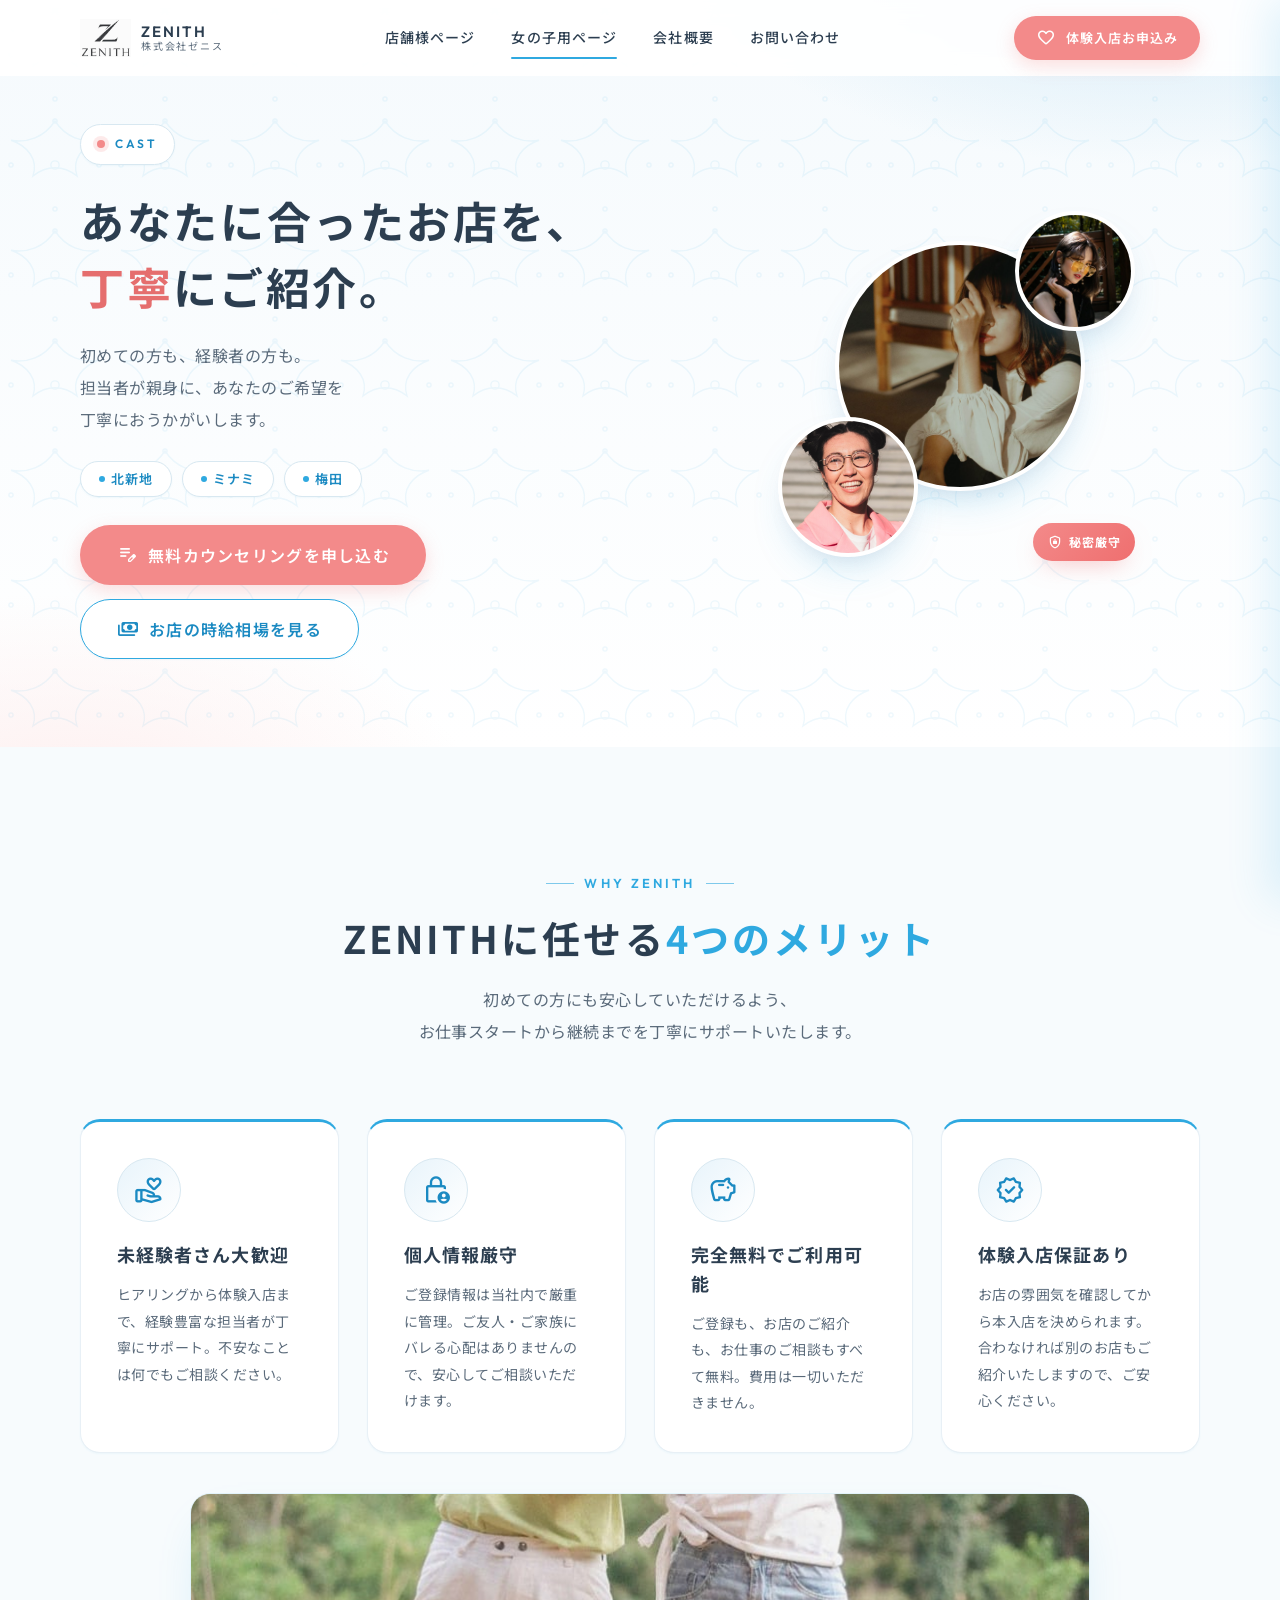
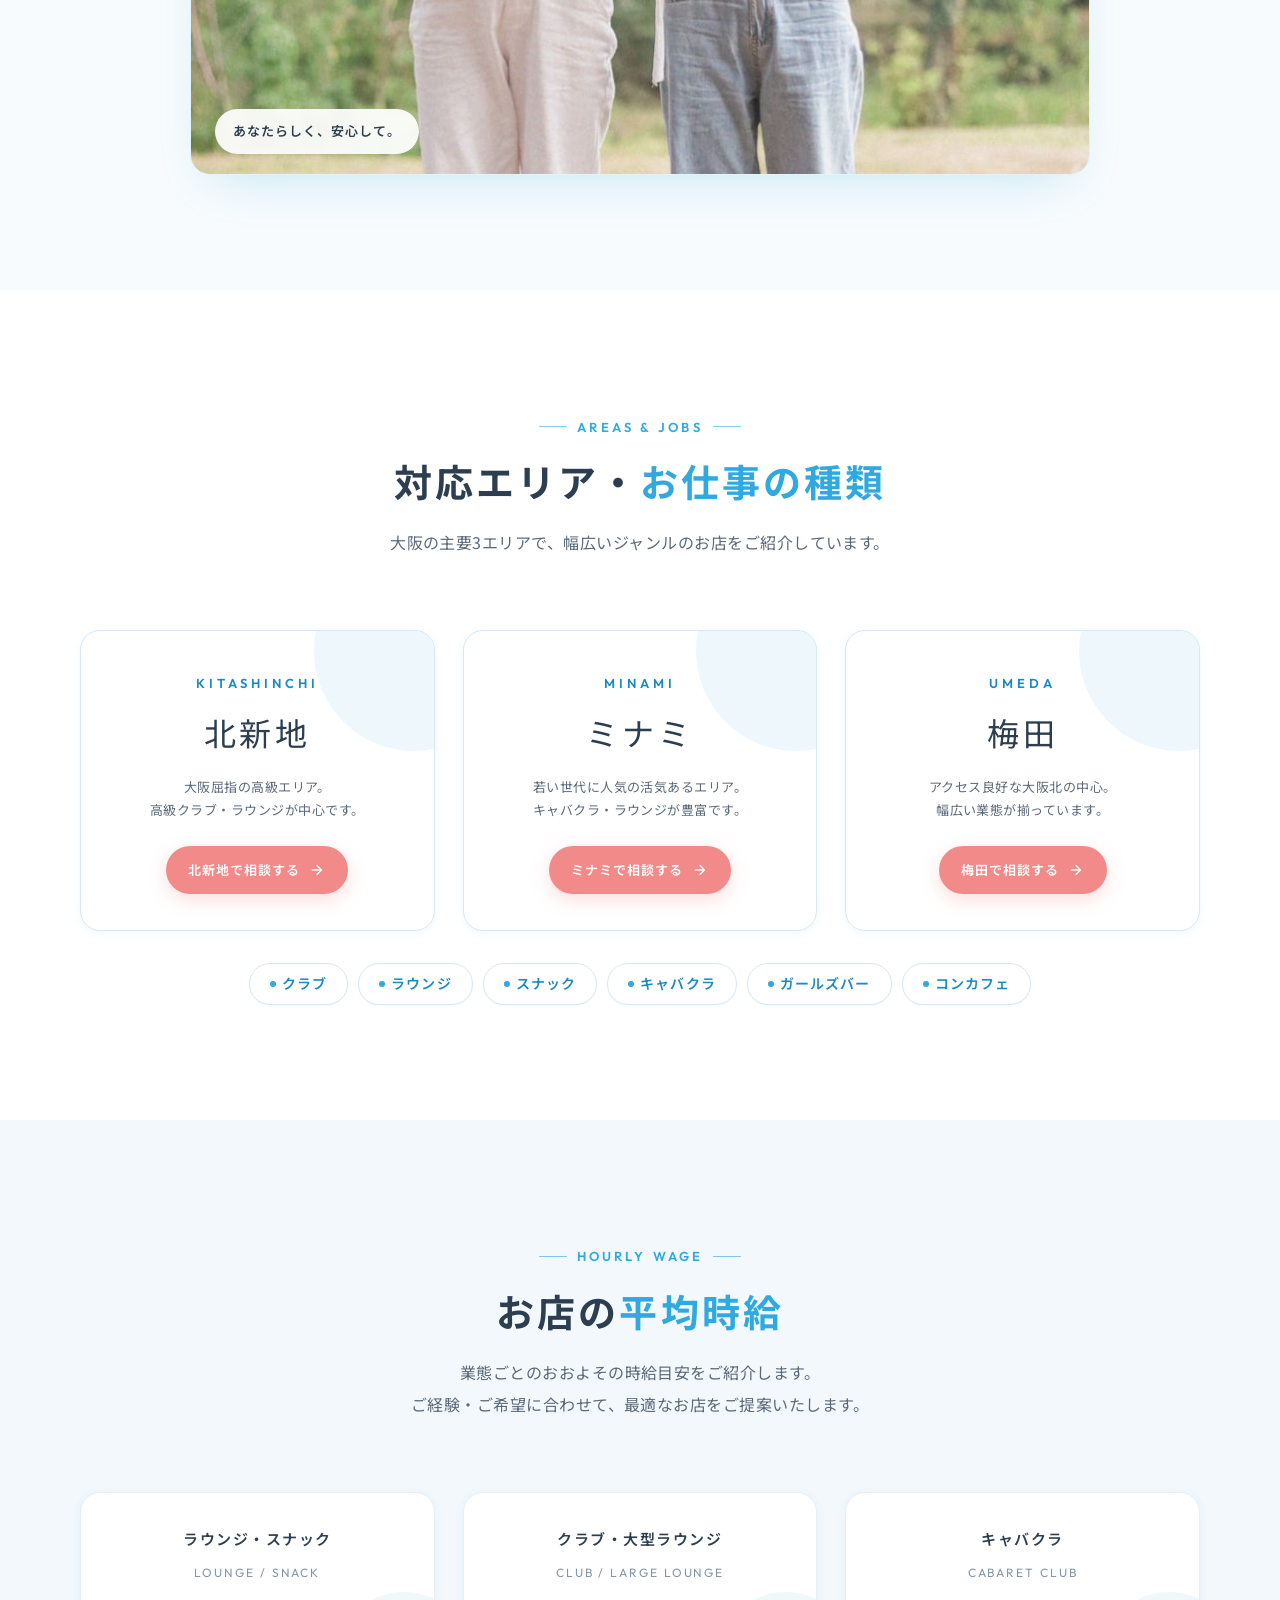
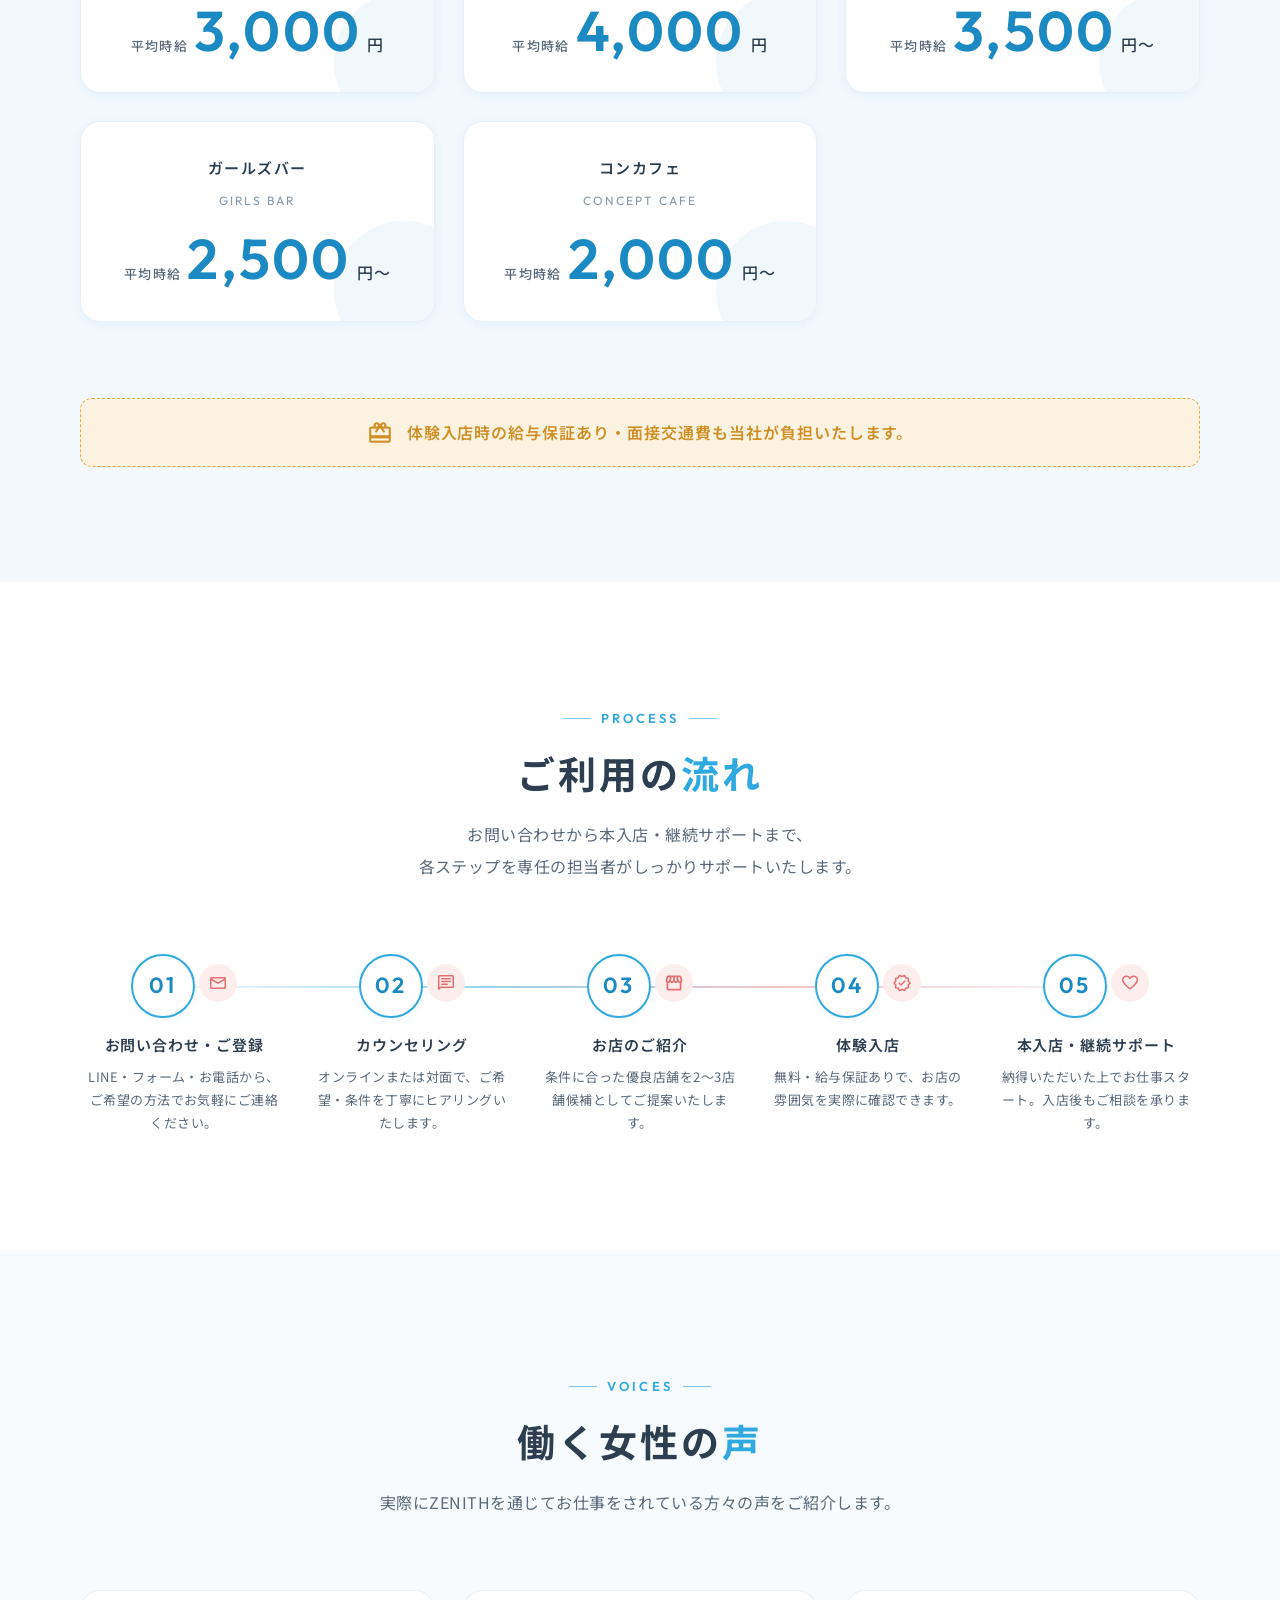
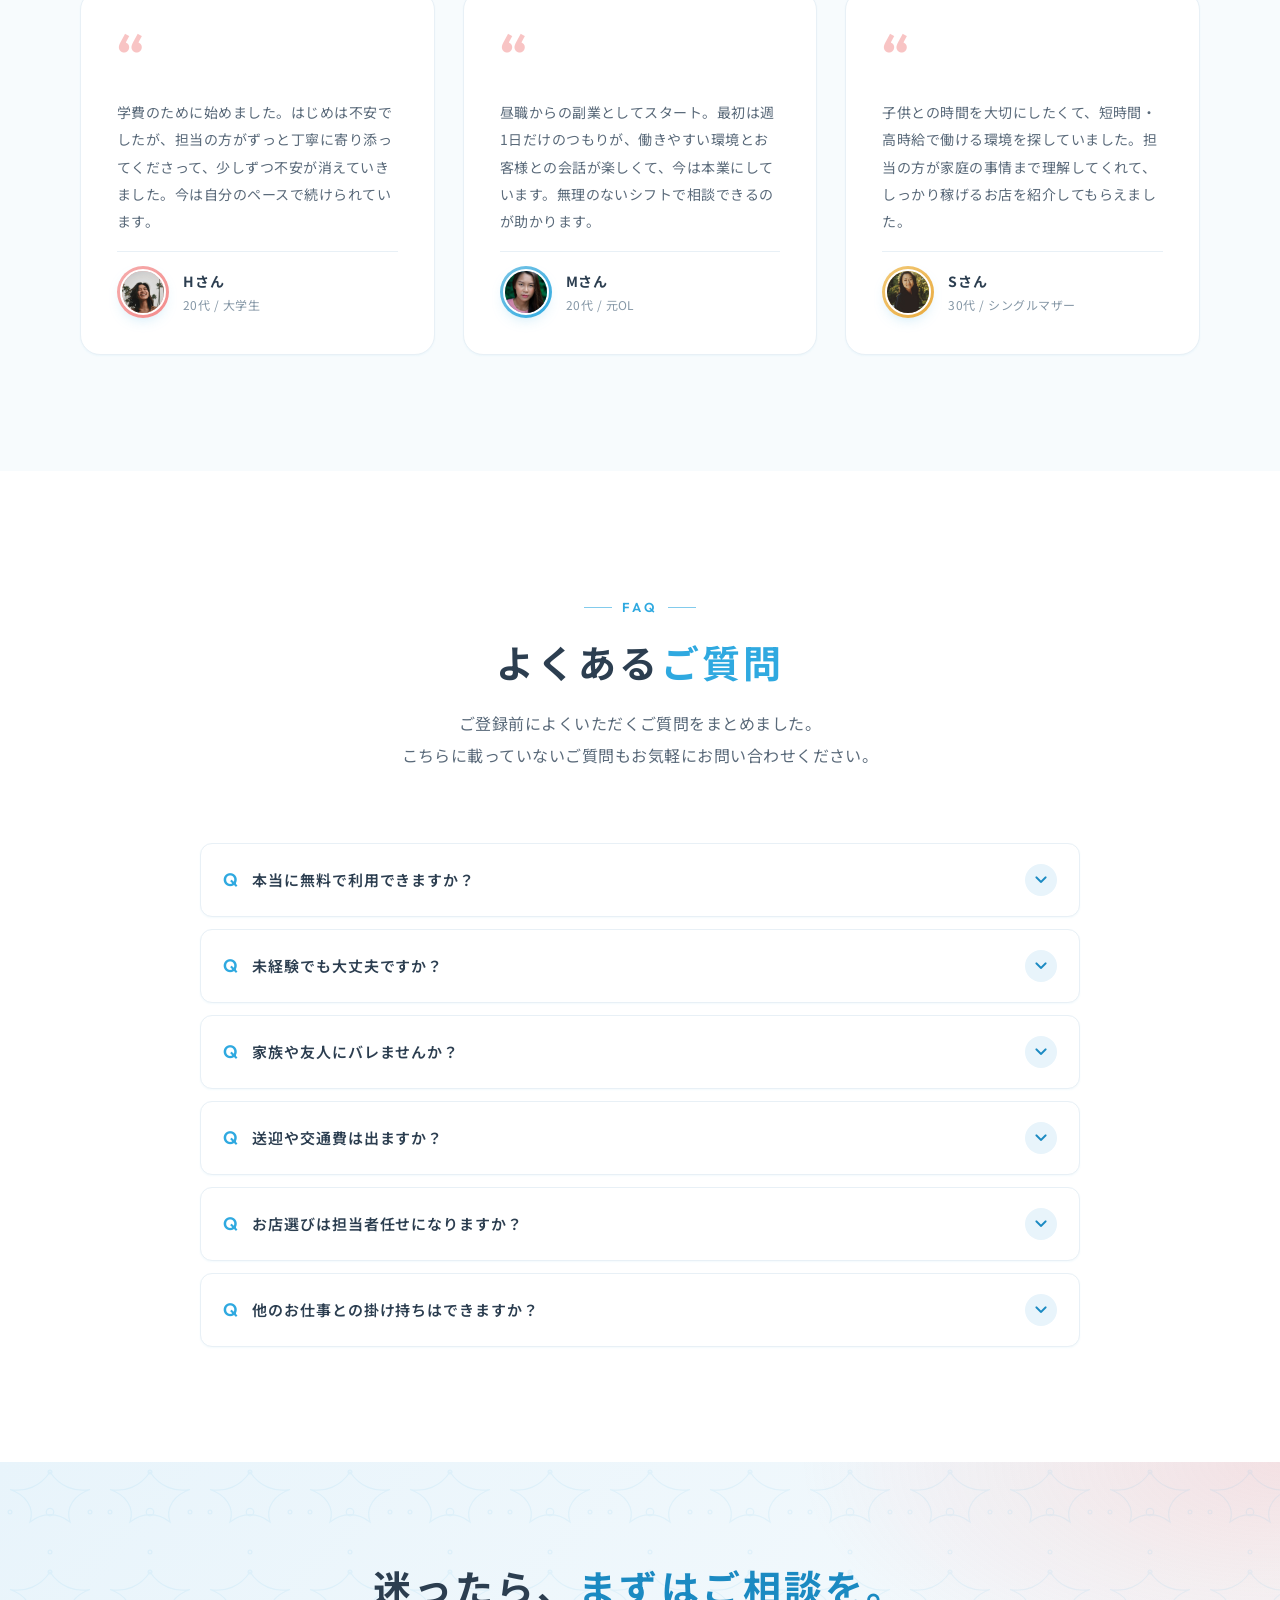
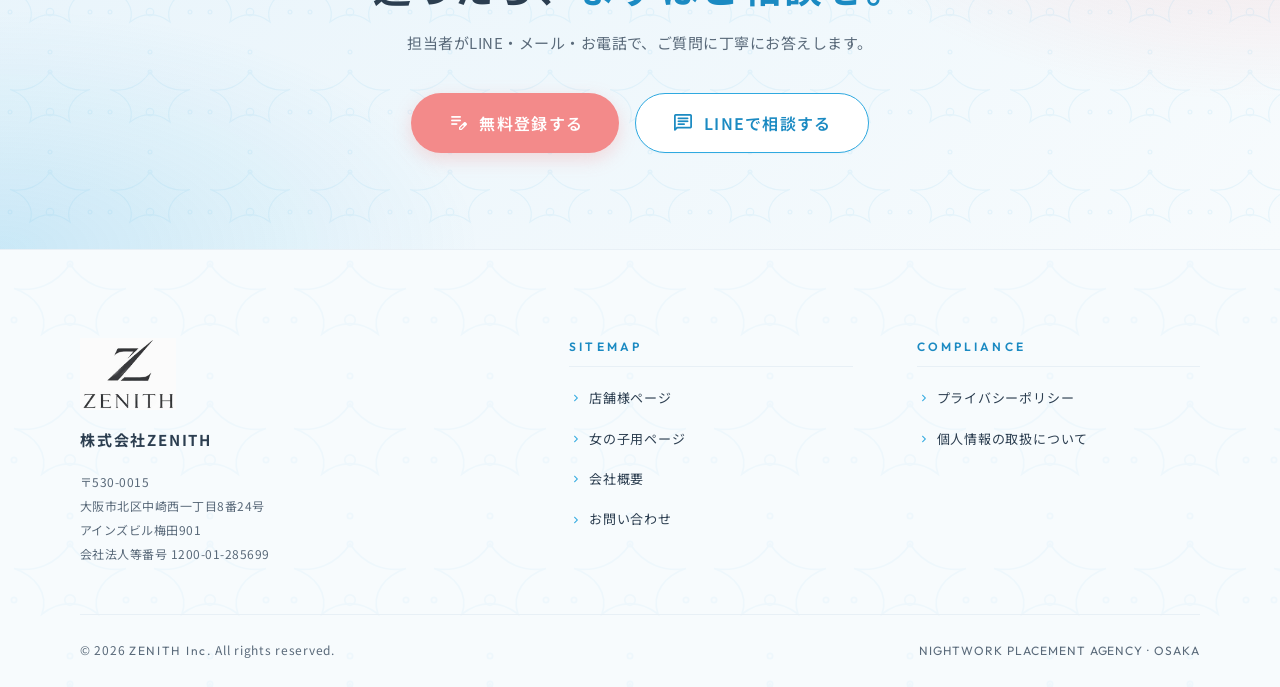
==== cast.html @ e5e1e57f "Initial commit: ZENITH nightwork mock v2" ====
<!DOCTYPE html>
<html lang="ja">
<head>
<meta charset="UTF-8" />
<meta name="viewport" content="width=device-width, initial-scale=1.0" />
<meta name="format-detection" content="telephone=no" />
<title>女の子用ページ｜株式会社ZENITH</title>
<meta name="description" content="大阪・北新地／ミナミ／梅田のナイトワーク専門職業紹介。未経験の方も経験者の方も、秘密厳守で担当者が親身にサポート。体験入店保証あり、ご利用はすべて無料です。" />
<meta name="keywords" content="ナイトワーク,求人,女性,キャバクラ,クラブ,ラウンジ,北新地,ミナミ,梅田,未経験,体験入店" />

<!-- OGP -->
<meta property="og:type" content="website" />
<meta property="og:title" content="女の子用ページ｜株式会社ZENITH" />
<meta property="og:description" content="あなたに合ったお店を、丁寧にご紹介。担当者が親身にサポートいたします。" />
<meta property="og:site_name" content="株式会社ZENITH" />
<meta name="theme-color" content="#2FA9E0" />

<!-- Fonts -->
<link rel="preconnect" href="https://fonts.googleapis.com" />
<link rel="preconnect" href="https://fonts.gstatic.com" crossorigin />
<link href="https://fonts.googleapis.com/css2?family=Noto+Sans+JP:wght@400;500;600;700&family=Outfit:wght@400;500;600;700&display=swap" rel="stylesheet" />
<link href="https://fonts.googleapis.com/css2?family=Material+Symbols+Rounded:opsz,wght,FILL,GRAD@24,400,0,0" rel="stylesheet" />

<!-- Styles -->
<link rel="stylesheet" href="css/style.css" />

<link rel="icon" href="assets/images/logo.png" />

<!-- Page-scoped styles -->
<style>
  /* ==== Sub-page hero (shorter than top) ==== */
  body.page-cast .subhero {
    position: relative;
    padding-top: calc(var(--nav-h) + 48px);
    padding-bottom: clamp(48px, 7vw, 88px);
    background:
      radial-gradient(800px 400px at 90% -10%, #CFE8F6 0%, transparent 60%),
      radial-gradient(700px 380px at 5% 110%, #FDEEEE 0%, transparent 60%),
      linear-gradient(180deg, #F5FAFD 0%, #FFFFFF 100%);
    overflow: hidden;
  }
  body.page-cast .subhero::before {
    content: '';
    position: absolute; inset: 0;
    background-image: var(--damask);
    background-size: 110px 110px;
    opacity: 0.45;
    pointer-events: none;
  }
  body.page-cast .subhero__inner {
    position: relative;
    z-index: 1;
    display: grid;
    grid-template-columns: 1.2fr 1fr;
    gap: clamp(32px, 5vw, 72px);
    align-items: center;
  }
  body.page-cast .subhero__eyebrow {
    display: inline-flex;
    align-items: center;
    gap: 10px;
    padding: 8px 16px;
    border-radius: var(--r-pill);
    background: #fff;
    border: 1px solid var(--c-border);
    font-family: var(--ff-en);
    font-weight: 600;
    font-size: 12px;
    letter-spacing: 0.22em;
    color: var(--c-primary-dark);
    box-shadow: var(--sh-xs);
    margin-bottom: 22px;
  }
  body.page-cast .subhero__eyebrow .dot {
    width: 8px; height: 8px;
    border-radius: 50%;
    background: var(--c-coral);
    box-shadow: 0 0 0 4px rgba(243,138,138,0.18);
  }
  body.page-cast .subhero__title {
    font-size: clamp(26px, 4.4vw, 44px);
    line-height: 1.5;
    letter-spacing: 0.06em;
    color: var(--c-ink);
    margin-bottom: 20px;
  }
  body.page-cast .subhero__title .accent-coral { color: var(--c-coral-dark); }
  body.page-cast .subhero__sub {
    font-size: clamp(14px, 1.5vw, 16px);
    color: var(--c-ink-2);
    line-height: 2;
    margin-bottom: 26px;
    max-width: 540px;
  }
  body.page-cast .subhero__areas {
    display: flex; flex-wrap: wrap; gap: 10px;
    margin-bottom: 28px;
  }
  body.page-cast .subhero__ctas {
    display: flex; flex-wrap: wrap; gap: 14px;
  }
  body.page-cast .subhero__cert {
    position: relative; z-index: 1;
    justify-self: center; width: 100%;
    max-width: 380px;
  }

  /* ==== Area/Job-type block ==== */
  body.page-cast .jobtypes {
    display: flex; flex-wrap: wrap;
    gap: 10px;
    justify-content: center;
    margin-top: 32px;
  }
  body.page-cast .jobtypes .chip {
    font-size: 14px;
    padding: 10px 20px;
  }

  /* ==== Testimonial card customization ==== */
  body.page-cast .testimonial {
    display: flex; flex-direction: column;
    gap: 16px;
    position: relative;
  }
  body.page-cast .testimonial__quote-mark {
    font-family: var(--ff-en);
    font-size: 56px;
    line-height: 1;
    color: var(--c-coral);
    opacity: 0.5;
    font-weight: 700;
  }
  body.page-cast .testimonial__body {
    font-size: 14px;
    line-height: 1.95;
    color: var(--c-ink-2);
  }
  body.page-cast .testimonial__foot {
    display: flex; align-items: center; gap: 14px;
    padding-top: 14px;
    border-top: 1px solid var(--c-border-soft);
    margin-top: auto;
  }
  body.page-cast .testimonial__avatar {
    width: 52px; height: 52px;
    border-radius: 50%;
    display: inline-flex; align-items: center; justify-content: center;
    font-family: var(--ff-en);
    font-weight: 600;
    font-size: 18px;
    letter-spacing: 0.04em;
    color: #fff;
    flex-shrink: 0;
    overflow: hidden;
    position: relative;
    padding: 3px;
    background: linear-gradient(135deg, #7AC5E6, var(--c-primary));
    box-shadow: 0 6px 16px -8px rgba(47,169,224,0.4);
  }
  body.page-cast .testimonial__avatar img {
    width: 100%; height: 100%;
    object-fit: cover;
    border-radius: 50%;
    display: block;
    border: 2px solid #fff;
  }
  body.page-cast .testimonial__avatar--1 { background: linear-gradient(135deg, #F6AEAE, var(--c-coral)); }
  body.page-cast .testimonial__avatar--2 { background: linear-gradient(135deg, #7AC5E6, var(--c-primary)); }
  body.page-cast .testimonial__avatar--3 { background: linear-gradient(135deg, #F3CB7A, var(--c-gold)); }

  /* ==== Sub-hero photo collage (replaces plain cert card) ==== */
  body.page-cast .subhero__photos {
    position: relative;
    width: 100%;
    max-width: 420px;
    min-height: 360px;
    margin-inline: auto;
  }
  body.page-cast .subhero__photos-main,
  body.page-cast .subhero__photos-sub {
    position: absolute;
    border-radius: 9999px;
    overflow: hidden;
    background: #fff;
    box-shadow: 0 20px 40px -18px rgba(47,169,224,0.35), 0 8px 20px -12px rgba(243,138,138,0.25);
    border: 4px solid #fff;
  }
  body.page-cast .subhero__photos-main {
    width: 250px; height: 250px;
    top: 30px; left: 50%;
    transform: translateX(-50%);
    z-index: 2;
  }
  body.page-cast .subhero__photos-sub--1 {
    width: 120px; height: 120px;
    top: 0; right: 4%;
    z-index: 3;
  }
  body.page-cast .subhero__photos-sub--2 {
    width: 140px; height: 140px;
    bottom: 4%; left: 2%;
    z-index: 3;
  }
  body.page-cast .subhero__photos img {
    width: 100%; height: 100%;
    object-fit: cover;
    display: block;
  }
  body.page-cast .subhero__photos-badge {
    position: absolute;
    bottom: 10px; right: 4%;
    z-index: 4;
    display: inline-flex;
    align-items: center;
    gap: 6px;
    padding: 8px 14px;
    border-radius: 9999px;
    background: linear-gradient(135deg, #F38A8A, #EF6F6F);
    color: #fff;
    font-size: 12px;
    font-weight: 700;
    letter-spacing: 0.08em;
    box-shadow: 0 10px 24px -10px rgba(243,138,138,0.6);
  }
  body.page-cast .subhero__photos-badge .material-symbols-rounded { font-size: 16px; }

  /* ==== Benefits supporting photo ==== */
  body.page-cast .benefits__photo {
    margin-top: 40px;
    width: 100%;
    max-width: 900px;
    margin-inline: auto;
    border-radius: 20px;
    overflow: hidden;
    position: relative;
    box-shadow: 0 20px 48px -24px rgba(47,169,224,0.32);
    border: 1px solid rgba(47,169,224,0.1);
  }
  body.page-cast .benefits__photo img {
    width: 100%; height: 280px;
    object-fit: cover;
    display: block;
  }
  body.page-cast .benefits__photo-cap {
    position: absolute;
    left: 24px; bottom: 20px;
    padding: 10px 18px;
    background: rgba(255,255,255,0.92);
    border-radius: 9999px;
    font-size: 13px;
    font-weight: 600;
    letter-spacing: 0.08em;
    color: var(--c-ink);
    backdrop-filter: blur(6px);
  }
  @media (max-width: 768px) {
    body.page-cast .subhero__photos { min-height: 300px; max-width: 320px; }
    body.page-cast .subhero__photos-main { width: 200px; height: 200px; }
    body.page-cast .subhero__photos-sub--1 { width: 100px; height: 100px; }
    body.page-cast .subhero__photos-sub--2 { width: 115px; height: 115px; }
    body.page-cast .benefits__photo img { height: 200px; }
  }
  body.page-cast .testimonial__name {
    font-size: 14px;
    font-weight: 700;
    color: var(--c-ink);
    letter-spacing: 0.06em;
  }
  body.page-cast .testimonial__meta {
    font-size: 12px;
    color: var(--c-ink-3);
  }

  /* ==== Benefits 4-grid row (2x2 on larger, 1col on mobile) ==== */
  body.page-cast .benefits .card {
    text-align: left;
  }
  body.page-cast .benefits .card__icon {
    margin-inline: 0;
  }

  /* Responsive overrides */
  @media (max-width: 1024px) {
    body.page-cast .subhero__inner { grid-template-columns: 1fr; }
    body.page-cast .subhero__cert { max-width: 420px; margin-inline: auto; }
  }
  @media (max-width: 768px) {
    body.page-cast .subhero__ctas .btn { flex: 1 1 auto; }
  }
</style>
</head>
<body class="page-cast">

<!-- =========================================================================
     Navbar
     ========================================================================= -->
<header class="navbar" role="banner">
  <div class="container navbar__inner">
    <a href="index.html" class="navbar__brand" aria-label="株式会社ZENITH トップページ">
      <img src="assets/images/logo.png" alt="株式会社ZENITH" class="navbar__logo-img" />
      <span class="navbar__wordmark">
        <span class="navbar__wordmark-en">ZENITH</span>
        <span class="navbar__wordmark-jp">株式会社ゼニス</span>
      </span>
    </a>

    <nav class="navbar__menu" aria-label="メインナビゲーション">
      <a href="clients.html" class="navbar__link">店舗様ページ</a>
      <a href="cast.html" class="navbar__link is-active" aria-current="page">女の子用ページ</a>
      <a href="company.html" class="navbar__link">会社概要</a>
      <a href="contact.html" class="navbar__link">お問い合わせ</a>
    </nav>

    <a href="contact.html" class="btn btn--primary navbar__cta">
      <span class="material-symbols-rounded" aria-hidden="true">favorite</span>
      体験入店お申込み
    </a>

    <button class="hamburger" type="button" aria-label="メニューを開く" aria-expanded="false" aria-controls="drawer">
      <span class="hamburger__box" aria-hidden="true">
        <span class="hamburger__line"></span>
        <span class="hamburger__line"></span>
        <span class="hamburger__line"></span>
      </span>
    </button>
  </div>
</header>

<!-- Drawer (mobile) -->
<div class="drawer-backdrop" aria-hidden="true"></div>
<aside id="drawer" class="drawer" aria-label="モバイルメニュー">
  <div class="drawer__head">
    <span class="navbar__wordmark">
      <span class="navbar__wordmark-en">ZENITH</span>
      <span class="navbar__wordmark-jp">株式会社ゼニス</span>
    </span>
    <button class="drawer__close" type="button" aria-label="メニューを閉じる">
      <span class="material-symbols-rounded">close</span>
    </button>
  </div>
  <nav class="drawer__menu" aria-label="モバイルナビゲーション">
    <a href="clients.html" class="drawer__link"><span class="material-symbols-rounded">storefront</span>店舗様ページ</a>
    <a href="cast.html" class="drawer__link" aria-current="page"><span class="material-symbols-rounded">diamond</span>女の子用ページ</a>
    <a href="company.html" class="drawer__link"><span class="material-symbols-rounded">apartment</span>会社概要</a>
    <a href="contact.html" class="drawer__link"><span class="material-symbols-rounded">mail</span>お問い合わせ</a>
  </nav>
  <a href="contact.html" class="btn btn--primary btn--block drawer__cta">
    <span class="material-symbols-rounded" aria-hidden="true">favorite</span>
    体験入店お申込み
  </a>
</aside>

<main id="main">

<!-- =========================================================================
     Sub-page Hero
     ========================================================================= -->
<section class="subhero" aria-label="ページヘッダー">
  <div class="container subhero__inner">
    <div class="subhero__content">
      <span class="subhero__eyebrow reveal">
        <span class="dot" aria-hidden="true"></span>
        <span>CAST</span>
      </span>
      <h1 class="subhero__title reveal reveal--delay-1">
        あなたに合ったお店を、<br />
        <span class="accent-coral">丁寧</span>にご紹介。
      </h1>
      <p class="subhero__sub reveal reveal--delay-2">
        初めての方も、経験者の方も。<br />
        担当者が親身に、あなたのご希望を<br />
        丁寧におうかがいします。
      </p>

      <div class="subhero__areas reveal reveal--delay-3">
        <span class="chip chip--area">北新地</span>
        <span class="chip chip--area">ミナミ</span>
        <span class="chip chip--area">梅田</span>
      </div>

      <div class="subhero__ctas reveal reveal--delay-4">
        <a href="contact.html" class="btn btn--primary btn--lg">
          <span class="material-symbols-rounded" aria-hidden="true">edit_note</span>
          無料カウンセリングを申し込む
        </a>
        <a href="#wages" class="btn btn--outline btn--lg">
          <span class="material-symbols-rounded" aria-hidden="true">payments</span>
          お店の時給相場を見る
        </a>
      </div>
    </div>

    <div class="subhero__cert reveal reveal--delay-2">
      <div class="subhero__photos">
        <div class="subhero__photos-main">
          <img src="assets/images/people/portrait-warm.jpg" alt="温かな笑顔の女性" loading="eager" />
        </div>
        <div class="subhero__photos-sub subhero__photos-sub--1">
          <img src="assets/images/people/portrait-glasses.jpg" alt="親しみやすい雰囲気の女性" loading="eager" />
        </div>
        <div class="subhero__photos-sub subhero__photos-sub--2">
          <img src="assets/images/people/portrait-casual-01.jpg" alt="カジュアルで自然体の女性" loading="eager" />
        </div>
        <span class="subhero__photos-badge">
          <span class="material-symbols-rounded" aria-hidden="true">shield_lock</span>
          秘密厳守
        </span>
      </div>
    </div>
  </div>
</section>

<!-- =========================================================================
     ② ZENITHに任せるメリット
     ========================================================================= -->
<section class="section section--alt benefits" id="benefits" aria-labelledby="benefits-title">
  <div class="container">
    <header class="section__header">
      <span class="section__eyebrow reveal">Why ZENITH</span>
      <h2 id="benefits-title" class="section__title reveal reveal--delay-1">
        ZENITHに任せる<span>4つのメリット</span>
      </h2>
      <p class="section__lead reveal reveal--delay-2">
        初めての方にも安心していただけるよう、<br />
        お仕事スタートから継続までを丁寧にサポートいたします。
      </p>
    </header>

    <div class="grid grid--4">
      <article class="card card--trust reveal">
        <div class="card__icon"><span class="material-symbols-rounded">volunteer_activism</span></div>
        <h3 class="card__title">未経験者さん大歓迎</h3>
        <p class="card__body">ヒアリングから体験入店まで、経験豊富な担当者が丁寧にサポート。不安なことは何でもご相談ください。</p>
      </article>

      <article class="card card--trust reveal reveal--delay-1">
        <div class="card__icon"><span class="material-symbols-rounded">lock_person</span></div>
        <h3 class="card__title">個人情報厳守</h3>
        <p class="card__body">ご登録情報は当社内で厳重に管理。ご友人・ご家族にバレる心配はありませんので、安心してご相談いただけます。</p>
      </article>

      <article class="card card--trust reveal reveal--delay-2">
        <div class="card__icon"><span class="material-symbols-rounded">savings</span></div>
        <h3 class="card__title">完全無料でご利用可能</h3>
        <p class="card__body">ご登録も、お店のご紹介も、お仕事のご相談もすべて無料。費用は一切いただきません。</p>
      </article>

      <article class="card card--trust reveal reveal--delay-3">
        <div class="card__icon"><span class="material-symbols-rounded">verified</span></div>
        <h3 class="card__title">体験入店保証あり</h3>
        <p class="card__body">お店の雰囲気を確認してから本入店を決められます。合わなければ別のお店もご紹介いたしますので、ご安心ください。</p>
      </article>
    </div>

    <figure class="benefits__photo reveal">
      <img src="assets/images/people/team-warm.jpg" alt="仲間と過ごす明るい職場の雰囲気" loading="lazy" />
      <figcaption class="benefits__photo-cap">あなたらしく、安心して。</figcaption>
    </figure>
  </div>
</section>

<!-- =========================================================================
     ③ 対応エリア・業態
     ========================================================================= -->
<section class="section" id="areas" aria-labelledby="areas-title">
  <div class="container">
    <header class="section__header">
      <span class="section__eyebrow reveal">Areas & Jobs</span>
      <h2 id="areas-title" class="section__title reveal reveal--delay-1">
        対応エリア・<span>お仕事の種類</span>
      </h2>
      <p class="section__lead reveal reveal--delay-2">
        大阪の主要3エリアで、幅広いジャンルのお店をご紹介しています。
      </p>
    </header>

    <div class="grid grid--3">
      <a href="contact.html?area=kitashinchi" class="area-card reveal" aria-label="北新地エリアのご相談">
        <div class="area-card__en">KITASHINCHI</div>
        <div class="area-card__name">北新地</div>
        <p class="area-card__desc">大阪屈指の高級エリア。<br />高級クラブ・ラウンジが中心です。</p>
        <span class="area-card__cta">
          北新地で相談する
          <span class="material-symbols-rounded" aria-hidden="true">arrow_forward</span>
        </span>
      </a>

      <a href="contact.html?area=minami" class="area-card reveal reveal--delay-1" aria-label="ミナミエリアのご相談">
        <div class="area-card__en">MINAMI</div>
        <div class="area-card__name">ミナミ</div>
        <p class="area-card__desc">若い世代に人気の活気あるエリア。<br />キャバクラ・ラウンジが豊富です。</p>
        <span class="area-card__cta">
          ミナミで相談する
          <span class="material-symbols-rounded" aria-hidden="true">arrow_forward</span>
        </span>
      </a>

      <a href="contact.html?area=umeda" class="area-card reveal reveal--delay-2" aria-label="梅田エリアのご相談">
        <div class="area-card__en">UMEDA</div>
        <div class="area-card__name">梅田</div>
        <p class="area-card__desc">アクセス良好な大阪北の中心。<br />幅広い業態が揃っています。</p>
        <span class="area-card__cta">
          梅田で相談する
          <span class="material-symbols-rounded" aria-hidden="true">arrow_forward</span>
        </span>
      </a>
    </div>

    <div class="jobtypes reveal reveal--delay-3" aria-label="お仕事の種類">
      <span class="chip chip--area">クラブ</span>
      <span class="chip chip--area">ラウンジ</span>
      <span class="chip chip--area">スナック</span>
      <span class="chip chip--area">キャバクラ</span>
      <span class="chip chip--area">ガールズバー</span>
      <span class="chip chip--area">コンカフェ</span>
    </div>
  </div>
</section>

<!-- =========================================================================
     ④ お店の平均時給
     ========================================================================= -->
<section class="section section--tint" id="wages" aria-labelledby="wages-title">
  <div class="container">
    <header class="section__header">
      <span class="section__eyebrow reveal">Hourly Wage</span>
      <h2 id="wages-title" class="section__title reveal reveal--delay-1">
        お店の<span>平均時給</span>
      </h2>
      <p class="section__lead reveal reveal--delay-2">
        業態ごとのおおよその時給目安をご紹介します。<br />
        ご経験・ご希望に合わせて、最適なお店をご提案いたします。
      </p>
    </header>

    <div class="grid grid--3">
      <article class="wage-card reveal">
        <div class="wage-card__label">ラウンジ・スナック</div>
        <div class="wage-card__sub">Lounge / Snack</div>
        <div class="wage-card__value">
          <span class="wage-card__prefix">平均時給</span>
          <span class="wage-card__num en">3,000</span>
          <span class="wage-card__unit">円</span>
        </div>
      </article>

      <article class="wage-card reveal reveal--delay-1">
        <div class="wage-card__label">クラブ・大型ラウンジ</div>
        <div class="wage-card__sub">Club / Large Lounge</div>
        <div class="wage-card__value">
          <span class="wage-card__prefix">平均時給</span>
          <span class="wage-card__num en">4,000</span>
          <span class="wage-card__unit">円</span>
        </div>
      </article>

      <article class="wage-card reveal reveal--delay-2">
        <div class="wage-card__label">キャバクラ</div>
        <div class="wage-card__sub">Cabaret Club</div>
        <div class="wage-card__value">
          <span class="wage-card__prefix">平均時給</span>
          <span class="wage-card__num en">3,500</span>
          <span class="wage-card__unit">円〜</span>
        </div>
      </article>

      <article class="wage-card reveal reveal--delay-3">
        <div class="wage-card__label">ガールズバー</div>
        <div class="wage-card__sub">Girls Bar</div>
        <div class="wage-card__value">
          <span class="wage-card__prefix">平均時給</span>
          <span class="wage-card__num en">2,500</span>
          <span class="wage-card__unit">円〜</span>
        </div>
      </article>

      <article class="wage-card reveal reveal--delay-4">
        <div class="wage-card__label">コンカフェ</div>
        <div class="wage-card__sub">Concept Cafe</div>
        <div class="wage-card__value">
          <span class="wage-card__prefix">平均時給</span>
          <span class="wage-card__num en">2,000</span>
          <span class="wage-card__unit">円〜</span>
        </div>
      </article>
    </div>

    <p class="wage-note reveal reveal--delay-3">
      ※経験・指名・ノルマ達成等により変動いたします。詳細は担当者へお気軽にお問い合わせください。
    </p>

    <div class="wage-bonus reveal reveal--delay-4">
      <span class="material-symbols-rounded" aria-hidden="true">redeem</span>
      <span>体験入店時の給与保証あり・面接交通費も当社が負担いたします。</span>
    </div>
  </div>
</section>

<!-- =========================================================================
     ⑤ ご利用の流れ
     ========================================================================= -->
<section class="section" id="flow" aria-labelledby="flow-title">
  <div class="container">
    <header class="section__header">
      <span class="section__eyebrow reveal">Process</span>
      <h2 id="flow-title" class="section__title reveal reveal--delay-1">
        ご利用の<span>流れ</span>
      </h2>
      <p class="section__lead reveal reveal--delay-2">
        お問い合わせから本入店・継続サポートまで、<br />
        各ステップを専任の担当者がしっかりサポートいたします。
      </p>
    </header>

    <ol class="step-flow">
      <li class="step reveal">
        <div class="step__num en">01</div>
        <div class="step__icon"><span class="material-symbols-rounded">mail</span></div>
        <h3 class="step__title">お問い合わせ・ご登録</h3>
        <p class="step__body">LINE・フォーム・お電話から、ご希望の方法でお気軽にご連絡ください。</p>
      </li>
      <li class="step reveal reveal--delay-1">
        <div class="step__num en">02</div>
        <div class="step__icon"><span class="material-symbols-rounded">chat</span></div>
        <h3 class="step__title">カウンセリング</h3>
        <p class="step__body">オンラインまたは対面で、ご希望・条件を丁寧にヒアリングいたします。</p>
      </li>
      <li class="step reveal reveal--delay-2">
        <div class="step__num en">03</div>
        <div class="step__icon"><span class="material-symbols-rounded">storefront</span></div>
        <h3 class="step__title">お店のご紹介</h3>
        <p class="step__body">条件に合った優良店舗を2〜3店舗候補としてご提案いたします。</p>
      </li>
      <li class="step reveal reveal--delay-3">
        <div class="step__num en">04</div>
        <div class="step__icon"><span class="material-symbols-rounded">verified</span></div>
        <h3 class="step__title">体験入店</h3>
        <p class="step__body">無料・給与保証ありで、お店の雰囲気を実際に確認できます。</p>
      </li>
      <li class="step reveal reveal--delay-4">
        <div class="step__num en">05</div>
        <div class="step__icon"><span class="material-symbols-rounded">favorite</span></div>
        <h3 class="step__title">本入店・継続サポート</h3>
        <p class="step__body">納得いただいた上でお仕事スタート。入店後もご相談を承ります。</p>
      </li>
    </ol>
  </div>
</section>

<!-- =========================================================================
     ⑥ 働く女性の声
     ========================================================================= -->
<section class="section section--alt" id="voices" aria-labelledby="voices-title">
  <div class="container">
    <header class="section__header">
      <span class="section__eyebrow reveal">Voices</span>
      <h2 id="voices-title" class="section__title reveal reveal--delay-1">
        働く女性の<span>声</span>
      </h2>
      <p class="section__lead reveal reveal--delay-2">
        実際にZENITHを通じてお仕事をされている方々の声をご紹介します。
      </p>
    </header>

    <div class="grid grid--3">
      <article class="card reveal">
        <div class="testimonial">
          <span class="testimonial__quote-mark en" aria-hidden="true">“</span>
          <p class="testimonial__body">学費のために始めました。はじめは不安でしたが、担当の方がずっと丁寧に寄り添ってくださって、少しずつ不安が消えていきました。今は自分のペースで続けられています。</p>
          <div class="testimonial__foot">
            <span class="testimonial__avatar testimonial__avatar--1" aria-hidden="true">
              <img src="assets/images/people/staff-smile-01.jpg" alt="" loading="lazy" />
            </span>
            <div>
              <div class="testimonial__name">Hさん</div>
              <div class="testimonial__meta">20代 / 大学生</div>
            </div>
          </div>
        </div>
      </article>

      <article class="card reveal reveal--delay-1">
        <div class="testimonial">
          <span class="testimonial__quote-mark en" aria-hidden="true">“</span>
          <p class="testimonial__body">昼職からの副業としてスタート。最初は週1日だけのつもりが、働きやすい環境とお客様との会話が楽しくて、今は本業にしています。無理のないシフトで相談できるのが助かります。</p>
          <div class="testimonial__foot">
            <span class="testimonial__avatar testimonial__avatar--2" aria-hidden="true">
              <img src="assets/images/people/portrait-japanese.jpg" alt="" loading="lazy" />
            </span>
            <div>
              <div class="testimonial__name">Mさん</div>
              <div class="testimonial__meta">20代 / 元OL</div>
            </div>
          </div>
        </div>
      </article>

      <article class="card reveal reveal--delay-2">
        <div class="testimonial">
          <span class="testimonial__quote-mark en" aria-hidden="true">“</span>
          <p class="testimonial__body">子供との時間を大切にしたくて、短時間・高時給で働ける環境を探していました。担当の方が家庭の事情まで理解してくれて、しっかり稼げるお店を紹介してもらえました。</p>
          <div class="testimonial__foot">
            <span class="testimonial__avatar testimonial__avatar--3" aria-hidden="true">
              <img src="assets/images/people/portrait-cafe.jpg" alt="" loading="lazy" />
            </span>
            <div>
              <div class="testimonial__name">Sさん</div>
              <div class="testimonial__meta">30代 / シングルマザー</div>
            </div>
          </div>
        </div>
      </article>
    </div>
  </div>
</section>

<!-- =========================================================================
     ⑦ FAQ
     ========================================================================= -->
<section class="section" id="faq" aria-labelledby="faq-title">
  <div class="container container--narrow">
    <header class="section__header">
      <span class="section__eyebrow reveal">FAQ</span>
      <h2 id="faq-title" class="section__title reveal reveal--delay-1">
        よくある<span>ご質問</span>
      </h2>
      <p class="section__lead reveal reveal--delay-2">
        ご登録前によくいただくご質問をまとめました。<br />
        こちらに載っていないご質問もお気軽にお問い合わせください。
      </p>
    </header>

    <div class="accordion" role="list">
      <div class="accordion__item reveal" role="listitem">
        <button type="button" class="accordion__head" aria-expanded="false">
          <span class="accordion__q en">Q</span>
          <span class="accordion__title">本当に無料で利用できますか？</span>
          <span class="accordion__toggle" aria-hidden="true"><span class="material-symbols-rounded">expand_more</span></span>
        </button>
        <div class="accordion__body">
          <div class="accordion__body-inner">
            <span class="accordion__a en">A</span>
            <p>はい、ご登録からお店のご紹介、体験入店、就業後のご相談まで、すべて完全無料でご利用いただけます。面接や体験入店の際の交通費も当社が負担いたします。料金が発生することは一切ございません。</p>
          </div>
        </div>
      </div>

      <div class="accordion__item reveal" role="listitem">
        <button type="button" class="accordion__head" aria-expanded="false">
          <span class="accordion__q en">Q</span>
          <span class="accordion__title">未経験でも大丈夫ですか？</span>
          <span class="accordion__toggle" aria-hidden="true"><span class="material-symbols-rounded">expand_more</span></span>
        </button>
        <div class="accordion__body">
          <div class="accordion__body-inner">
            <span class="accordion__a en">A</span>
            <p>ご登録者の約7割が未経験スタートの方です。接客経験がなくても、お店のスタッフが一から丁寧に教えてくださる環境をご紹介しますのでご安心ください。担当者からも事前に心構えやコツをお伝えいたします。</p>
          </div>
        </div>
      </div>

      <div class="accordion__item reveal" role="listitem">
        <button type="button" class="accordion__head" aria-expanded="false">
          <span class="accordion__q en">Q</span>
          <span class="accordion__title">家族や友人にバレませんか？</span>
          <span class="accordion__toggle" aria-hidden="true"><span class="material-symbols-rounded">expand_more</span></span>
        </button>
        <div class="accordion__body">
          <div class="accordion__body-inner">
            <span class="accordion__a en">A</span>
            <p>ご登録情報はプライバシーポリシーに基づき厳重に管理し、ご本人の同意なく第三者へ共有することはありません。源泉徴収・住民税など税務面の配慮についても、ご希望に応じて担当者が一緒に考えさせていただきます。</p>
          </div>
        </div>
      </div>

      <div class="accordion__item reveal" role="listitem">
        <button type="button" class="accordion__head" aria-expanded="false">
          <span class="accordion__q en">Q</span>
          <span class="accordion__title">送迎や交通費は出ますか？</span>
          <span class="accordion__toggle" aria-hidden="true"><span class="material-symbols-rounded">expand_more</span></span>
        </button>
        <div class="accordion__body">
          <div class="accordion__body-inner">
            <span class="accordion__a en">A</span>
            <p>多くの契約店舗様で送迎サービスや交通費支給の制度をご利用いただけます。ご自宅やご希望のエリアから通いやすい条件のお店を、担当者が事前に確認のうえご提案いたします。</p>
          </div>
        </div>
      </div>

      <div class="accordion__item reveal" role="listitem">
        <button type="button" class="accordion__head" aria-expanded="false">
          <span class="accordion__q en">Q</span>
          <span class="accordion__title">お店選びは担当者任せになりますか？</span>
          <span class="accordion__toggle" aria-hidden="true"><span class="material-symbols-rounded">expand_more</span></span>
        </button>
        <div class="accordion__body">
          <div class="accordion__body-inner">
            <span class="accordion__a en">A</span>
            <p>いいえ、あくまでご本人の意思を最優先にご提案いたします。ご希望条件に合った候補を2〜3店舗ご紹介し、最終的にどのお店で体験・本入店されるかはご自身でお選びいただけます。合わないと感じた場合は何度でも別のお店をご紹介いたします。</p>
          </div>
        </div>
      </div>

      <div class="accordion__item reveal" role="listitem">
        <button type="button" class="accordion__head" aria-expanded="false">
          <span class="accordion__q en">Q</span>
          <span class="accordion__title">他のお仕事との掛け持ちはできますか？</span>
          <span class="accordion__toggle" aria-hidden="true"><span class="material-symbols-rounded">expand_more</span></span>
        </button>
        <div class="accordion__body">
          <div class="accordion__body-inner">
            <span class="accordion__a en">A</span>
            <p>もちろん可能です。本業・学業・育児との両立を前提に、週1日・短時間勤務OKのお店もご紹介できます。無理のないスケジュールを一緒に考えさせていただきますので、ご希望を遠慮なくお伝えください。</p>
          </div>
        </div>
      </div>
    </div>
  </div>
</section>

<!-- =========================================================================
     ⑧ Contact CTA
     ========================================================================= -->
<section class="contact-cta" aria-labelledby="cta-title">
  <div class="container contact-cta__inner">
    <h2 id="cta-title" class="contact-cta__title reveal">
      迷ったら、<span style="color:var(--c-primary-dark);">まずはご相談を。</span>
    </h2>
    <p class="contact-cta__sub reveal reveal--delay-1">
      担当者がLINE・メール・お電話で、ご質問に丁寧にお答えします。
    </p>
    <div class="contact-cta__ctas reveal reveal--delay-2">
      <a href="contact.html" class="btn btn--primary btn--lg">
        <span class="material-symbols-rounded" aria-hidden="true">edit_note</span>
        無料登録する
      </a>
      <a href="#" class="btn btn--outline btn--lg">
        <span class="material-symbols-rounded" aria-hidden="true">chat</span>
        LINEで相談する
      </a>
    </div>
  </div>
</section>

</main>

<!-- =========================================================================
     Footer
     ========================================================================= -->
<footer class="footer" role="contentinfo">
  <div class="container footer__inner">
    <div class="footer__grid">
      <div class="footer__brand">
        <img src="assets/images/logo.png" alt="株式会社ZENITH" class="footer__logo" />
        <div class="footer__company">株式会社ZENITH</div>
        <div class="footer__meta">
          〒530-0015<br />
          大阪市北区中崎西一丁目8番24号<br />
          アインズビル梅田901<br />
          会社法人等番号 1200-01-285699
        </div>
      </div>

      <div class="footer__col">
        <h3 class="footer__col-title">Sitemap</h3>
        <ul class="footer__links">
          <li><a href="clients.html" class="footer__link"><span class="material-symbols-rounded">chevron_right</span>店舗様ページ</a></li>
          <li><a href="cast.html" class="footer__link"><span class="material-symbols-rounded">chevron_right</span>女の子用ページ</a></li>
          <li><a href="company.html" class="footer__link"><span class="material-symbols-rounded">chevron_right</span>会社概要</a></li>
          <li><a href="contact.html" class="footer__link"><span class="material-symbols-rounded">chevron_right</span>お問い合わせ</a></li>
        </ul>
      </div>

      <div class="footer__col">
        <h3 class="footer__col-title">Compliance</h3>
        <ul class="footer__links">
          <li><a href="privacy.html" class="footer__link"><span class="material-symbols-rounded">chevron_right</span>プライバシーポリシー</a></li>
          <li><a href="privacy.html#personal" class="footer__link"><span class="material-symbols-rounded">chevron_right</span>個人情報の取扱について</a></li>
        </ul>
      </div>
    </div>

    <div class="footer__bottom">
      <div class="footer__copy">© <span data-year>2026</span> <span class="en">ZENITH Inc.</span> All rights reserved.</div>
      <div class="footer__copy en">NIGHTWORK PLACEMENT AGENCY · OSAKA</div>
    </div>
  </div>
</footer>

<!-- Back to top -->
<button class="back-to-top" type="button" aria-label="ページ上部へ戻る">
  <span class="material-symbols-rounded" aria-hidden="true">keyboard_arrow_up</span>
</button>

<script src="js/main.js" defer></script>
</body>
</html>
---- css/style.css ----
/* =========================================================================
   ZENITH Corporate Site v2 — style.css
   Inspired by signal-osaka.jp: clean / feminine / trustworthy / approachable
   Primary: sky-blue + white + coral pink / gold accents
   ========================================================================= */

/* -------------------------------------------------------------------------
   1. Design Tokens
   ------------------------------------------------------------------------- */
:root {
  /* Brand */
  --c-primary: #2FA9E0;
  --c-primary-dark: #1B8AC2;
  --c-primary-pale: #E8F4FB;
  --c-primary-pale-2: #F2F8FC;

  --c-coral: #F38A8A;
  --c-coral-dark: #E56E6E;
  --c-coral-pale: #FDEEEE;

  --c-gold: #E8A93D;
  --c-gold-dark: #CF8F26;
  --c-gold-pale: #FBF3E0;

  --c-success: #5BB88A;

  /* Neutrals */
  --c-surface: #FFFFFF;
  --c-surface-alt: #F7FBFD;
  --c-surface-alt-2: #EFF6FB;
  --c-ink: #2C3E50;
  --c-ink-2: #5A6A7A;
  --c-ink-3: #8597A6;
  --c-border: #D8E8F1;
  --c-border-soft: #E8F0F6;

  /* Typography */
  --ff-sans: "Noto Sans JP", "Hiragino Kaku Gothic ProN", "Yu Gothic UI", system-ui, -apple-system, sans-serif;
  --ff-en: "Outfit", "Noto Sans JP", system-ui, sans-serif;

  /* Radii */
  --r-sm: 6px;
  --r-md: 12px;
  --r-lg: 20px;
  --r-xl: 28px;
  --r-pill: 9999px;

  /* Shadows (blue-tinted soft) */
  --sh-xs: 0 1px 2px rgba(47,169,224,0.06);
  --sh-sm: 0 2px 8px rgba(47,169,224,0.08);
  --sh-md: 0 4px 20px rgba(47,169,224,0.10);
  --sh-lg: 0 12px 40px rgba(47,169,224,0.14);
  --sh-coral: 0 6px 18px rgba(243,138,138,0.28);
  --sh-gold: 0 6px 18px rgba(232,169,61,0.30);

  /* Motion */
  --ease-out: cubic-bezier(.2,.7,.3,1);
  --ease-soft: cubic-bezier(.4,0,.2,1);
  --t-fast: 180ms;
  --t-med: 320ms;
  --t-slow: 560ms;

  /* Layout */
  --container: 1200px;
  --container-narrow: 960px;
  --nav-h: 76px;

  /* Patterns */
  --damask: url("data:image/svg+xml;utf8,<svg xmlns='http://www.w3.org/2000/svg' width='80' height='80' viewBox='0 0 80 80'><g fill='none' stroke='%232FA9E0' stroke-width='1' opacity='0.18'><path d='M40 8 C 48 20 60 24 72 22 C 60 26 52 36 56 48 C 46 40 34 40 24 48 C 28 36 20 26 8 22 C 20 24 32 20 40 8 Z'/><circle cx='40' cy='40' r='3'/><circle cx='8' cy='40' r='1.5'/><circle cx='72' cy='40' r='1.5'/><circle cx='40' cy='8' r='1.5'/><circle cx='40' cy='72' r='1.5'/></g></svg>");
}

/* -------------------------------------------------------------------------
   2. Reset & Base
   ------------------------------------------------------------------------- */
*, *::before, *::after { box-sizing: border-box; }
* { margin: 0; padding: 0; }

html {
  -webkit-text-size-adjust: 100%;
  scroll-behavior: smooth;
  scroll-padding-top: calc(var(--nav-h) + 16px);
}

body {
  font-family: var(--ff-sans);
  font-weight: 400;
  font-size: 16px;
  line-height: 1.9;
  color: var(--c-ink);
  background: var(--c-surface);
  letter-spacing: 0.03em;
  -webkit-font-smoothing: antialiased;
  -moz-osx-font-smoothing: grayscale;
  text-rendering: optimizeLegibility;
  overflow-x: hidden;
}

img, svg, video { max-width: 100%; height: auto; display: block; }
button { font: inherit; color: inherit; background: none; border: 0; cursor: pointer; }
a { color: var(--c-primary-dark); text-decoration: none; transition: color var(--t-fast) var(--ease-out); }
a:hover { color: var(--c-primary); }
ul, ol { list-style: none; }

:focus-visible {
  outline: 2px solid var(--c-primary);
  outline-offset: 3px;
  border-radius: 4px;
}

::selection { background: var(--c-primary-pale); color: var(--c-ink); }

/* -------------------------------------------------------------------------
   3. Typography
   ------------------------------------------------------------------------- */
h1, h2, h3, h4, h5, h6 {
  font-family: var(--ff-sans);
  font-weight: 700;
  line-height: 1.5;
  letter-spacing: 0.06em;
  color: var(--c-ink);
}

.en { font-family: var(--ff-en); letter-spacing: 0.08em; }
.en--bold { font-weight: 600; }

/* -------------------------------------------------------------------------
   4. Layout primitives
   ------------------------------------------------------------------------- */
.container {
  width: 100%;
  max-width: var(--container);
  margin-inline: auto;
  padding-inline: clamp(20px, 5vw, 40px);
}
.container--narrow { max-width: var(--container-narrow); }

.section {
  position: relative;
  padding-block: clamp(64px, 9vw, 120px);
}
.section--alt { background: var(--c-surface-alt); }
.section--tint { background: var(--c-primary-pale-2); }
.section--wave::before {
  content: '';
  position: absolute;
  inset: 0 0 auto 0;
  height: 60px;
  background: inherit;
  clip-path: ellipse(70% 100% at 50% 0%);
  transform: translateY(-59px);
  pointer-events: none;
}

.section__header {
  text-align: center;
  max-width: 760px;
  margin: 0 auto clamp(40px, 6vw, 72px);
}
.section__eyebrow {
  display: inline-flex;
  align-items: center;
  gap: 10px;
  font-family: var(--ff-en);
  font-weight: 600;
  font-size: 13px;
  letter-spacing: 0.24em;
  text-transform: uppercase;
  color: var(--c-primary);
  margin-bottom: 14px;
}
.section__eyebrow::before,
.section__eyebrow::after {
  content: '';
  width: 28px;
  height: 1px;
  background: currentColor;
  opacity: 0.6;
}
.section__title {
  font-size: clamp(26px, 3.6vw, 38px);
  line-height: 1.45;
  letter-spacing: 0.08em;
  color: var(--c-ink);
  margin-bottom: 18px;
}
.section__title span { color: var(--c-primary); }
.section__lead {
  font-size: clamp(15px, 1.4vw, 16px);
  color: var(--c-ink-2);
  line-height: 2;
}

/* -------------------------------------------------------------------------
   5. Buttons
   ------------------------------------------------------------------------- */
.btn {
  position: relative;
  display: inline-flex;
  align-items: center;
  justify-content: center;
  gap: 10px;
  padding: 14px 28px;
  min-height: 48px;
  border-radius: var(--r-pill);
  font-family: var(--ff-sans);
  font-weight: 600;
  font-size: 15px;
  letter-spacing: 0.08em;
  line-height: 1;
  cursor: pointer;
  transition: transform var(--t-fast) var(--ease-out),
              box-shadow var(--t-fast) var(--ease-out),
              background-color var(--t-fast) var(--ease-out),
              color var(--t-fast) var(--ease-out),
              border-color var(--t-fast) var(--ease-out);
  overflow: hidden;
  white-space: nowrap;
  user-select: none;
}
.btn .material-symbols-rounded { font-size: 20px; }
.btn:hover { transform: translateY(-2px); }
.btn:active { transform: translateY(0); }

.btn--primary {
  background: var(--c-coral);
  color: #fff;
  box-shadow: var(--sh-coral);
}
.btn--primary:hover { background: var(--c-coral-dark); color: #fff; box-shadow: 0 10px 24px rgba(243,138,138,0.36); }

.btn--gold {
  background: linear-gradient(135deg, #F1B854, #E8A93D);
  color: #fff;
  box-shadow: var(--sh-gold);
}
.btn--gold:hover { background: linear-gradient(135deg, #E8A93D, #CF8F26); color: #fff; box-shadow: 0 10px 24px rgba(232,169,61,0.4); }

.btn--outline {
  background: #fff;
  color: var(--c-primary-dark);
  border: 1.5px solid var(--c-primary);
  box-shadow: var(--sh-xs);
}
.btn--outline:hover { background: var(--c-primary-pale); color: var(--c-primary-dark); box-shadow: var(--sh-sm); }

.btn--text {
  padding: 8px 14px;
  background: transparent;
  color: var(--c-primary-dark);
  min-height: auto;
}
.btn--text:hover { background: var(--c-primary-pale); }

.btn--lg {
  padding: 18px 36px;
  min-height: 60px;
  font-size: 16px;
}
.btn--lg .material-symbols-rounded { font-size: 22px; }

.btn--block { width: 100%; }

/* ripple */
.btn .ripple {
  position: absolute;
  border-radius: 50%;
  transform: scale(0);
  animation: ripple var(--t-slow) var(--ease-out);
  background: rgba(255,255,255,0.4);
  pointer-events: none;
}
@keyframes ripple {
  to { transform: scale(4); opacity: 0; }
}

/* -------------------------------------------------------------------------
   6. Navbar
   ------------------------------------------------------------------------- */
.navbar {
  position: fixed;
  inset: 0 0 auto 0;
  z-index: 80;
  height: var(--nav-h);
  background: rgba(255,255,255,0.92);
  backdrop-filter: blur(10px);
  -webkit-backdrop-filter: blur(10px);
  border-bottom: 1px solid transparent;
  transition: height var(--t-med) var(--ease-out),
              box-shadow var(--t-med) var(--ease-out),
              border-color var(--t-med) var(--ease-out),
              background-color var(--t-med) var(--ease-out);
}
.navbar--scrolled {
  height: 64px;
  background: rgba(255,255,255,0.96);
  box-shadow: var(--sh-sm);
  border-bottom-color: var(--c-border-soft);
}
.navbar__inner {
  height: 100%;
  display: flex;
  align-items: center;
  justify-content: space-between;
  gap: 24px;
}
.navbar__brand {
  display: inline-flex;
  align-items: center;
  gap: 10px;
  color: var(--c-ink);
}
.navbar__logo-img {
  height: 38px;
  width: auto;
  transition: height var(--t-med) var(--ease-out);
}
.navbar--scrolled .navbar__logo-img { height: 32px; }
.navbar__wordmark {
  display: flex;
  flex-direction: column;
  line-height: 1.1;
}
.navbar__wordmark-en {
  font-family: var(--ff-en);
  font-weight: 600;
  font-size: 15px;
  letter-spacing: 0.14em;
  color: var(--c-ink);
}
.navbar__wordmark-jp {
  font-size: 10px;
  letter-spacing: 0.18em;
  color: var(--c-ink-2);
}

.navbar__menu {
  display: flex;
  align-items: center;
  gap: 4px;
}
.navbar__link {
  position: relative;
  display: inline-flex;
  align-items: center;
  padding: 10px 16px;
  font-size: 14px;
  font-weight: 500;
  letter-spacing: 0.08em;
  color: var(--c-ink);
}
.navbar__link::after {
  content: '';
  position: absolute;
  left: 16px; right: 16px; bottom: 2px;
  height: 2px;
  background: var(--c-primary);
  border-radius: 2px;
  transform: scaleX(0);
  transform-origin: center;
  transition: transform var(--t-fast) var(--ease-out);
}
.navbar__link:hover { color: var(--c-primary-dark); }
.navbar__link:hover::after,
.navbar__link.is-active::after { transform: scaleX(1); }

.navbar__cta {
  margin-left: 12px;
  padding: 12px 22px;
  min-height: 44px;
  font-size: 13px;
}

.hamburger {
  display: none;
  width: 44px; height: 44px;
  align-items: center;
  justify-content: center;
  border-radius: 50%;
  color: var(--c-ink);
  transition: background-color var(--t-fast) var(--ease-out);
}
.hamburger:hover { background: var(--c-primary-pale); }
.hamburger__box {
  position: relative;
  width: 22px; height: 14px;
}
.hamburger__line {
  position: absolute;
  left: 0; right: 0;
  height: 2px;
  background: currentColor;
  border-radius: 2px;
  transition: transform var(--t-med) var(--ease-out), opacity var(--t-fast) var(--ease-out), top var(--t-med) var(--ease-out);
}
.hamburger__line:nth-child(1) { top: 0; }
.hamburger__line:nth-child(2) { top: 6px; }
.hamburger__line:nth-child(3) { top: 12px; }
.hamburger.is-open .hamburger__line:nth-child(1) { top: 6px; transform: rotate(45deg); }
.hamburger.is-open .hamburger__line:nth-child(2) { opacity: 0; }
.hamburger.is-open .hamburger__line:nth-child(3) { top: 6px; transform: rotate(-45deg); }

/* Drawer */
.drawer-backdrop {
  position: fixed;
  inset: 0;
  background: rgba(44,62,80,0.5);
  backdrop-filter: blur(4px);
  opacity: 0;
  pointer-events: none;
  transition: opacity var(--t-med) var(--ease-out);
  z-index: 90;
}
.drawer-backdrop.is-open { opacity: 1; pointer-events: auto; }

.drawer {
  position: fixed;
  top: 0; right: 0;
  width: min(86vw, 360px);
  height: 100dvh;
  background: #fff;
  box-shadow: -12px 0 40px rgba(47,169,224,0.14);
  transform: translateX(100%);
  transition: transform var(--t-med) var(--ease-out);
  z-index: 95;
  display: flex;
  flex-direction: column;
  padding: 24px;
  overflow-y: auto;
}
.drawer.is-open { transform: translateX(0); }
.drawer__head {
  display: flex;
  justify-content: space-between;
  align-items: center;
  padding-bottom: 16px;
  border-bottom: 1px solid var(--c-border-soft);
  margin-bottom: 16px;
}
.drawer__close {
  width: 40px; height: 40px;
  display: inline-flex;
  align-items: center;
  justify-content: center;
  border-radius: 50%;
  color: var(--c-ink);
}
.drawer__close:hover { background: var(--c-primary-pale); }
.drawer__menu { display: flex; flex-direction: column; gap: 2px; }
.drawer__link {
  display: flex;
  align-items: center;
  gap: 12px;
  padding: 14px 12px;
  border-radius: var(--r-md);
  font-weight: 500;
  color: var(--c-ink);
  letter-spacing: 0.06em;
}
.drawer__link:hover { background: var(--c-primary-pale); color: var(--c-primary-dark); }
.drawer__link .material-symbols-rounded { color: var(--c-primary); font-size: 20px; }
.drawer__cta { margin-top: 16px; }

/* -------------------------------------------------------------------------
   7. Hero
   ------------------------------------------------------------------------- */
.hero {
  position: relative;
  padding-top: calc(var(--nav-h) + 40px);
  padding-bottom: clamp(60px, 10vw, 120px);
  background:
    radial-gradient(1000px 500px at 85% -10%, #CFE8F6 0%, transparent 60%),
    radial-gradient(800px 400px at 10% 110%, #FDEEEE 0%, transparent 60%),
    linear-gradient(180deg, #F5FAFD 0%, #FFFFFF 100%);
  overflow: hidden;
}
.hero::before {
  content: '';
  position: absolute; inset: 0;
  background-image: var(--damask);
  background-size: 110px 110px;
  opacity: 0.55;
  pointer-events: none;
}
.hero__blob {
  position: absolute;
  border-radius: 50%;
  filter: blur(2px);
  pointer-events: none;
  z-index: 0;
}
.hero__blob--1 {
  width: 460px; height: 460px;
  right: -120px; top: -80px;
  background: radial-gradient(circle at 35% 35%, rgba(47,169,224,0.22), rgba(47,169,224,0) 70%);
}
.hero__blob--2 {
  width: 320px; height: 320px;
  left: -60px; bottom: -80px;
  background: radial-gradient(circle at 40% 40%, rgba(243,138,138,0.22), rgba(243,138,138,0) 70%);
}
.hero__blob--3 {
  width: 180px; height: 180px;
  left: 52%; top: 28%;
  background: radial-gradient(circle at 40% 40%, rgba(232,169,61,0.16), rgba(232,169,61,0) 70%);
  animation: floaty 8s ease-in-out infinite;
}
@keyframes floaty {
  0%, 100% { transform: translateY(0); }
  50% { transform: translateY(-18px); }
}

.hero__inner {
  position: relative;
  z-index: 1;
  display: grid;
  grid-template-columns: 1.15fr 1fr;
  gap: clamp(32px, 5vw, 72px);
  align-items: center;
}

.hero__eyebrow {
  display: inline-flex;
  align-items: center;
  gap: 10px;
  padding: 8px 16px;
  border-radius: var(--r-pill);
  background: #fff;
  border: 1px solid var(--c-border);
  font-family: var(--ff-en);
  font-weight: 600;
  font-size: 12px;
  letter-spacing: 0.22em;
  color: var(--c-primary-dark);
  box-shadow: var(--sh-xs);
  margin-bottom: 22px;
}
.hero__eyebrow .dot {
  width: 8px; height: 8px;
  border-radius: 50%;
  background: var(--c-coral);
  box-shadow: 0 0 0 4px rgba(243,138,138,0.18);
}

.hero__title {
  font-size: clamp(30px, 5.2vw, 56px);
  line-height: 1.35;
  letter-spacing: 0.06em;
  color: var(--c-ink);
  margin-bottom: 20px;
}
.hero__title .accent { color: var(--c-primary-dark); }
.hero__title .accent-coral { color: var(--c-coral-dark); }

.hero__sub {
  font-size: clamp(15px, 1.5vw, 17px);
  color: var(--c-ink-2);
  line-height: 2;
  margin-bottom: 28px;
  max-width: 520px;
}

.hero__areas {
  display: flex;
  flex-wrap: wrap;
  gap: 10px;
  margin-bottom: 32px;
}

.hero__ctas {
  display: flex;
  flex-wrap: wrap;
  gap: 14px;
}

/* Hero slide container (supports 2-3 fade slides) */
.hero__slider { position: relative; }
.hero__slide {
  opacity: 0;
  transform: translateY(10px);
  transition: opacity var(--t-slow) var(--ease-out), transform var(--t-slow) var(--ease-out);
  position: absolute;
  inset: 0;
  pointer-events: none;
}
.hero__slide.is-active {
  opacity: 1;
  transform: translateY(0);
  pointer-events: auto;
  position: relative;
}

/* Right-side certificate card */
.hero__cert {
  position: relative;
  z-index: 1;
  justify-self: center;
  width: 100%;
  max-width: 420px;
}

/* -------------------------------------------------------------------------
   8. Certificate Card (L-bracket corners)
   ------------------------------------------------------------------------- */
.cert-card {
  position: relative;
  padding: 36px 32px 32px;
  background: #fff;
  border-radius: var(--r-md);
  box-shadow: var(--sh-md);
  text-align: center;
  border: 1px solid rgba(232,169,61,0.25);
}
.cert-card::before,
.cert-card::after,
.cert-card > .cert-corner {
  content: '';
  position: absolute;
  width: 22px; height: 22px;
  border-color: var(--c-gold);
  border-style: solid;
  pointer-events: none;
}
.cert-card::before {
  top: 10px; left: 10px;
  border-width: 2px 0 0 2px;
}
.cert-card::after {
  top: 10px; right: 10px;
  border-width: 2px 2px 0 0;
}
.cert-card .cert-corner--bl {
  bottom: 10px; left: 10px;
  border-width: 0 0 2px 2px;
}
.cert-card .cert-corner--br {
  bottom: 10px; right: 10px;
  border-width: 0 2px 2px 0;
}
.cert-card__icon {
  width: 64px; height: 64px;
  border-radius: 50%;
  background: linear-gradient(135deg, #F5CE78, var(--c-gold));
  color: #fff;
  display: inline-flex;
  align-items: center;
  justify-content: center;
  font-size: 32px;
  margin-bottom: 14px;
  box-shadow: 0 8px 22px rgba(232,169,61,0.30);
}
.cert-card__eyebrow {
  font-family: var(--ff-en);
  font-weight: 600;
  font-size: 11px;
  letter-spacing: 0.3em;
  color: var(--c-gold-dark);
  text-transform: uppercase;
  margin-bottom: 10px;
}
.cert-card__title {
  font-size: 22px;
  line-height: 1.6;
  letter-spacing: 0.08em;
  color: var(--c-ink);
  margin-bottom: 14px;
}
.cert-card__body {
  font-size: 14px;
  color: var(--c-ink-2);
  line-height: 1.9;
}
.cert-card__body em {
  font-style: normal;
  color: var(--c-primary-dark);
  font-weight: 600;
}

/* -------------------------------------------------------------------------
   9. Chips / Area badges
   ------------------------------------------------------------------------- */
.chip {
  display: inline-flex;
  align-items: center;
  gap: 6px;
  padding: 6px 14px;
  border-radius: var(--r-pill);
  background: var(--c-primary-pale);
  color: var(--c-primary-dark);
  font-size: 13px;
  font-weight: 500;
  letter-spacing: 0.08em;
  line-height: 1.4;
}
.chip .material-symbols-rounded { font-size: 16px; }

.chip--area {
  padding: 8px 18px;
  background: #fff;
  border: 1px solid var(--c-border);
  color: var(--c-primary-dark);
  font-weight: 600;
  box-shadow: var(--sh-xs);
}
.chip--area::before {
  content: '';
  width: 6px; height: 6px;
  border-radius: 50%;
  background: var(--c-primary);
}

.chip--coral {
  background: var(--c-coral-pale);
  color: var(--c-coral-dark);
}
.chip--gold {
  background: var(--c-gold-pale);
  color: var(--c-gold-dark);
}

/* -------------------------------------------------------------------------
   10. Cards
   ------------------------------------------------------------------------- */
.card {
  position: relative;
  background: #fff;
  border-radius: var(--r-lg);
  padding: clamp(24px, 3vw, 36px);
  border: 1px solid var(--c-border-soft);
  box-shadow: var(--sh-xs);
  transition: transform var(--t-med) var(--ease-out),
              box-shadow var(--t-med) var(--ease-out),
              border-color var(--t-med) var(--ease-out);
}
.card:hover {
  transform: translateY(-4px);
  box-shadow: var(--sh-md);
  border-color: var(--c-border);
}
.card__icon {
  width: 64px; height: 64px;
  border-radius: 50%;
  background: var(--c-primary-pale);
  color: var(--c-primary-dark);
  display: inline-flex;
  align-items: center;
  justify-content: center;
  margin-bottom: 18px;
  transition: background-color var(--t-fast) var(--ease-out), transform var(--t-fast) var(--ease-out);
}
.card__icon .material-symbols-rounded { font-size: 30px; }
.card:hover .card__icon { background: var(--c-primary); color: #fff; transform: scale(1.06); }
.card__title {
  font-size: 18px;
  line-height: 1.6;
  letter-spacing: 0.06em;
  margin-bottom: 12px;
  color: var(--c-ink);
}
.card__body {
  font-size: 14px;
  line-height: 1.9;
  color: var(--c-ink-2);
}
.card__link {
  display: inline-flex;
  align-items: center;
  gap: 4px;
  margin-top: 16px;
  font-size: 13px;
  font-weight: 600;
  letter-spacing: 0.1em;
  color: var(--c-primary-dark);
}
.card__link .material-symbols-rounded {
  font-size: 18px;
  transition: transform var(--t-fast) var(--ease-out);
}
.card__link:hover .material-symbols-rounded { transform: translateX(4px); }

/* Trust card (variant with light blue top border) */
.card--trust { border-top: 3px solid var(--c-primary); }
.card--trust .card__icon {
  background: linear-gradient(135deg, var(--c-primary-pale), #FFFFFF);
  border: 1px solid var(--c-border);
}

/* -------------------------------------------------------------------------
   11. Grids
   ------------------------------------------------------------------------- */
.grid { display: grid; gap: clamp(20px, 3vw, 28px); }
.grid--3 { grid-template-columns: repeat(3, 1fr); }
.grid--2 { grid-template-columns: repeat(2, 1fr); }
.grid--4 { grid-template-columns: repeat(4, 1fr); }

/* -------------------------------------------------------------------------
   12. Stats / Wage cards
   ------------------------------------------------------------------------- */
.wage-card {
  position: relative;
  background: #fff;
  border-radius: var(--r-lg);
  padding: 32px 28px;
  border: 1px solid var(--c-border-soft);
  box-shadow: var(--sh-sm);
  text-align: center;
  overflow: hidden;
  transition: transform var(--t-med) var(--ease-out), box-shadow var(--t-med) var(--ease-out);
}
.wage-card:hover { transform: translateY(-4px); box-shadow: var(--sh-md); }
.wage-card::before {
  content: '';
  position: absolute;
  inset: auto -40px -40px auto;
  width: 140px; height: 140px;
  background: var(--c-primary-pale);
  border-radius: 50%;
  opacity: 0.6;
  z-index: 0;
}
.wage-card > * { position: relative; z-index: 1; }
.wage-card__label {
  font-size: 15px;
  font-weight: 600;
  letter-spacing: 0.1em;
  color: var(--c-ink);
  margin-bottom: 8px;
}
.wage-card__sub {
  font-size: 12px;
  letter-spacing: 0.16em;
  color: var(--c-ink-3);
  font-family: var(--ff-en);
  text-transform: uppercase;
  margin-bottom: 18px;
}
.wage-card__value {
  display: flex;
  align-items: baseline;
  justify-content: center;
  gap: 6px;
  font-family: var(--ff-en);
  color: var(--c-primary-dark);
}
.wage-card__prefix {
  font-size: 13px;
  font-weight: 500;
  color: var(--c-ink-2);
  letter-spacing: 0.1em;
}
.wage-card__num {
  font-size: clamp(40px, 6vw, 56px);
  font-weight: 600;
  letter-spacing: 0.04em;
  line-height: 1;
}
.wage-card__unit {
  font-size: 16px;
  font-weight: 500;
  color: var(--c-ink);
  letter-spacing: 0.06em;
}

.wage-note {
  margin-top: 28px;
  text-align: center;
  font-size: 13px;
  color: var(--c-ink-2);
}

.wage-bonus {
  margin-top: 24px;
  display: flex;
  align-items: center;
  justify-content: center;
  gap: 14px;
  padding: 18px 24px;
  background: var(--c-gold-pale);
  border: 1px dashed var(--c-gold);
  border-radius: var(--r-md);
  color: var(--c-gold-dark);
  font-weight: 600;
  letter-spacing: 0.06em;
}
.wage-bonus .material-symbols-rounded { color: var(--c-gold-dark); font-size: 26px; }

/* -------------------------------------------------------------------------
   13. Step-flow
   ------------------------------------------------------------------------- */
.step-flow {
  display: grid;
  grid-template-columns: repeat(5, 1fr);
  gap: 20px;
  position: relative;
}
.step-flow::before {
  content: '';
  position: absolute;
  top: 32px; left: 8%; right: 8%;
  height: 2px;
  background: linear-gradient(90deg, var(--c-primary-pale), var(--c-primary), var(--c-coral), var(--c-primary-pale));
  opacity: 0.5;
  z-index: 0;
}
.step {
  position: relative;
  z-index: 1;
  text-align: center;
  padding: 0 4px;
}
.step__num {
  display: inline-flex;
  align-items: center;
  justify-content: center;
  width: 64px; height: 64px;
  border-radius: 50%;
  background: #fff;
  border: 2px solid var(--c-primary);
  color: var(--c-primary-dark);
  font-family: var(--ff-en);
  font-weight: 600;
  font-size: 22px;
  margin-bottom: 16px;
  box-shadow: var(--sh-sm);
  transition: background-color var(--t-fast) var(--ease-out), color var(--t-fast) var(--ease-out), transform var(--t-fast) var(--ease-out);
}
.step:hover .step__num {
  background: var(--c-primary);
  color: #fff;
  transform: scale(1.06);
}
.step__icon {
  width: 38px; height: 38px;
  border-radius: 50%;
  background: var(--c-coral-pale);
  color: var(--c-coral-dark);
  display: inline-flex;
  align-items: center;
  justify-content: center;
  margin-bottom: 10px;
}
.step__icon .material-symbols-rounded { font-size: 20px; }
.step__title {
  font-size: 15px;
  font-weight: 600;
  letter-spacing: 0.06em;
  margin-bottom: 8px;
  color: var(--c-ink);
}
.step__body {
  font-size: 13px;
  line-height: 1.8;
  color: var(--c-ink-2);
}

/* -------------------------------------------------------------------------
   14. Message / Representative
   ------------------------------------------------------------------------- */
.message {
  display: grid;
  grid-template-columns: 340px 1fr;
  gap: clamp(32px, 5vw, 64px);
  align-items: center;
}
.message__monogram {
  position: relative;
  aspect-ratio: 3 / 4;
  border-radius: var(--r-lg);
  background:
    radial-gradient(400px 200px at 30% 30%, rgba(255,255,255,0.28), transparent 60%),
    linear-gradient(135deg, #6EC3E8 0%, #2FA9E0 45%, #1B8AC2 100%);
  box-shadow: var(--sh-lg);
  color: #fff;
  display: flex;
  flex-direction: column;
  justify-content: space-between;
  padding: 28px;
  overflow: hidden;
}
.message__monogram::before {
  content: '';
  position: absolute; inset: 0;
  background-image: var(--damask);
  background-size: 120px 120px;
  opacity: 0.25;
  filter: brightness(2) saturate(0);
  pointer-events: none;
}
.message__monogram-z {
  position: relative;
  font-family: var(--ff-en);
  font-weight: 600;
  font-size: 180px;
  line-height: 1;
  letter-spacing: 0;
  text-align: right;
  margin-top: auto;
  opacity: 0.95;
  text-shadow: 0 6px 28px rgba(0,0,0,0.18);
}
.message__monogram-tag {
  position: relative;
  font-family: var(--ff-en);
  font-size: 12px;
  letter-spacing: 0.32em;
  text-transform: uppercase;
  opacity: 0.9;
}

.message__title {
  font-size: clamp(22px, 2.8vw, 30px);
  letter-spacing: 0.08em;
  line-height: 1.6;
  margin-bottom: 20px;
}
.message__body { font-size: 15px; line-height: 2.1; color: var(--c-ink-2); }
.message__body p + p { margin-top: 16px; }
.message__sign {
  margin-top: 22px;
  font-size: 14px;
  color: var(--c-ink);
  letter-spacing: 0.06em;
}
.message__sign strong {
  display: inline-block;
  margin-left: 8px;
  font-weight: 700;
  letter-spacing: 0.1em;
}

/* -------------------------------------------------------------------------
   15. Accordion / FAQ
   ------------------------------------------------------------------------- */
.accordion { display: flex; flex-direction: column; gap: 12px; max-width: 880px; margin-inline: auto; }
.accordion__item {
  background: #fff;
  border: 1px solid var(--c-border-soft);
  border-radius: var(--r-md);
  overflow: hidden;
  box-shadow: var(--sh-xs);
  transition: border-color var(--t-fast) var(--ease-out), box-shadow var(--t-fast) var(--ease-out);
}
.accordion__item.is-open {
  border-color: var(--c-primary);
  box-shadow: var(--sh-sm);
}
.accordion__head {
  display: flex;
  align-items: center;
  gap: 14px;
  padding: 20px 22px;
  text-align: left;
  cursor: pointer;
  width: 100%;
}
.accordion__q {
  font-family: var(--ff-en);
  font-weight: 600;
  color: var(--c-primary);
  font-size: 18px;
  line-height: 1;
  flex-shrink: 0;
  letter-spacing: 0.02em;
}
.accordion__title {
  flex: 1;
  font-size: 15px;
  font-weight: 600;
  letter-spacing: 0.06em;
  color: var(--c-ink);
  line-height: 1.6;
}
.accordion__toggle {
  width: 32px; height: 32px;
  border-radius: 50%;
  background: var(--c-primary-pale);
  color: var(--c-primary-dark);
  display: inline-flex;
  align-items: center;
  justify-content: center;
  flex-shrink: 0;
  transition: transform var(--t-med) var(--ease-out), background-color var(--t-fast) var(--ease-out);
}
.accordion__item.is-open .accordion__toggle { transform: rotate(180deg); background: var(--c-primary); color: #fff; }

.accordion__body {
  max-height: 0;
  overflow: hidden;
  transition: max-height var(--t-med) var(--ease-soft);
}
.accordion__body-inner {
  display: flex;
  gap: 14px;
  padding: 0 22px 22px;
  font-size: 14px;
  line-height: 2;
  color: var(--c-ink-2);
}
.accordion__a {
  font-family: var(--ff-en);
  font-weight: 600;
  color: var(--c-coral);
  font-size: 18px;
  line-height: 1;
  flex-shrink: 0;
  padding-top: 2px;
}

/* -------------------------------------------------------------------------
   16. Area cards (エリア別お問い合わせ)
   ------------------------------------------------------------------------- */
.area-card {
  position: relative;
  padding: 40px 32px 36px;
  border-radius: var(--r-lg);
  background: #fff;
  border: 1px solid var(--c-border);
  box-shadow: var(--sh-sm);
  text-align: center;
  overflow: hidden;
  transition: transform var(--t-med) var(--ease-out), box-shadow var(--t-med) var(--ease-out);
}
.area-card:hover { transform: translateY(-6px); box-shadow: var(--sh-md); }
.area-card::before {
  content: '';
  position: absolute;
  inset: -80px -80px auto auto;
  width: 200px; height: 200px;
  background: var(--c-primary-pale);
  border-radius: 50%;
  opacity: 0.75;
  z-index: 0;
}
.area-card > * { position: relative; z-index: 1; }
.area-card__en {
  font-family: var(--ff-en);
  font-weight: 600;
  font-size: 13px;
  letter-spacing: 0.3em;
  text-transform: uppercase;
  color: var(--c-primary-dark);
  margin-bottom: 6px;
}
.area-card__name {
  font-size: clamp(26px, 3vw, 32px);
  letter-spacing: 0.12em;
  color: var(--c-ink);
  margin-bottom: 12px;
}
.area-card__desc {
  font-size: 13px;
  color: var(--c-ink-2);
  margin-bottom: 24px;
  line-height: 1.8;
}
.area-card__cta {
  display: inline-flex;
  align-items: center;
  gap: 8px;
  padding: 12px 22px;
  border-radius: var(--r-pill);
  background: var(--c-coral);
  color: #fff;
  font-size: 13px;
  font-weight: 600;
  letter-spacing: 0.08em;
  box-shadow: var(--sh-coral);
  transition: background-color var(--t-fast) var(--ease-out), transform var(--t-fast) var(--ease-out);
}
.area-card:hover .area-card__cta { background: var(--c-coral-dark); transform: translateY(-2px); color: #fff; }
.area-card__cta .material-symbols-rounded { font-size: 18px; }

/* -------------------------------------------------------------------------
   17. Bullet lists
   ------------------------------------------------------------------------- */
.bullet-list { display: flex; flex-direction: column; gap: 10px; }
.bullet-list li {
  position: relative;
  padding-left: 22px;
  font-size: 14px;
  line-height: 1.9;
  color: var(--c-ink-2);
}
.bullet-list li::before {
  content: '';
  position: absolute;
  left: 0; top: 12px;
  width: 8px; height: 8px;
  border-radius: 50%;
  background: var(--c-primary);
  box-shadow: 0 0 0 3px var(--c-primary-pale);
}

/* -------------------------------------------------------------------------
   18. Contact CTA block
   ------------------------------------------------------------------------- */
.contact-cta {
  position: relative;
  padding: clamp(56px, 8vw, 96px) 0;
  background:
    radial-gradient(800px 400px at 100% 0%, rgba(243,138,138,0.22), transparent 60%),
    radial-gradient(800px 400px at 0% 100%, rgba(47,169,224,0.18), transparent 60%),
    linear-gradient(135deg, #E8F4FB 0%, #F7FBFD 100%);
  overflow: hidden;
}
.contact-cta::before {
  content: '';
  position: absolute; inset: 0;
  background-image: var(--damask);
  background-size: 100px 100px;
  opacity: 0.45;
  pointer-events: none;
}
.contact-cta__inner { position: relative; z-index: 1; text-align: center; }
.contact-cta__title {
  font-size: clamp(26px, 3.6vw, 38px);
  line-height: 1.5;
  letter-spacing: 0.08em;
  margin-bottom: 14px;
}
.contact-cta__sub {
  font-size: 15px;
  color: var(--c-ink-2);
  margin-bottom: 36px;
}
.contact-cta__ctas {
  display: flex;
  justify-content: center;
  flex-wrap: wrap;
  gap: 16px;
}

/* -------------------------------------------------------------------------
   19. Form field (for other pages)
   ------------------------------------------------------------------------- */
.field { display: flex; flex-direction: column; gap: 8px; }
.field__label {
  font-size: 13px;
  font-weight: 600;
  letter-spacing: 0.08em;
  color: var(--c-ink);
}
.field__label .req {
  display: inline-block;
  margin-left: 8px;
  padding: 2px 8px;
  background: var(--c-coral-pale);
  color: var(--c-coral-dark);
  font-size: 10px;
  letter-spacing: 0.1em;
  border-radius: var(--r-pill);
}
.field__input,
.field__textarea,
.field__select {
  width: 100%;
  padding: 14px 16px;
  background: #fff;
  border: 1.5px solid var(--c-border);
  border-radius: var(--r-md);
  font: inherit;
  color: var(--c-ink);
  transition: border-color var(--t-fast) var(--ease-out), box-shadow var(--t-fast) var(--ease-out);
}
.field__input:focus,
.field__textarea:focus,
.field__select:focus {
  outline: none;
  border-color: var(--c-primary);
  box-shadow: 0 0 0 4px rgba(47,169,224,0.14);
}
.field__textarea { min-height: 140px; resize: vertical; }
.field__hint { font-size: 12px; color: var(--c-ink-3); }

/* -------------------------------------------------------------------------
   20. Footer
   ------------------------------------------------------------------------- */
.footer {
  background: var(--c-surface-alt);
  border-top: 1px solid var(--c-border-soft);
  padding: clamp(56px, 7vw, 88px) 0 24px;
  color: var(--c-ink);
  position: relative;
}
.footer::before {
  content: '';
  position: absolute; inset: 0;
  background-image: var(--damask);
  background-size: 140px 140px;
  opacity: 0.25;
  pointer-events: none;
}
.footer__inner { position: relative; z-index: 1; }
.footer__grid {
  display: grid;
  grid-template-columns: 1.5fr 1fr 1fr;
  gap: clamp(32px, 5vw, 64px);
  margin-bottom: 48px;
}
.footer__brand { display: flex; flex-direction: column; gap: 16px; align-items: flex-start; }
.footer__logo { width: 96px; height: auto; max-width: 96px; align-self: flex-start; object-fit: contain; }
.footer__company {
  font-size: 15px;
  font-weight: 700;
  letter-spacing: 0.12em;
  color: var(--c-ink);
}
.footer__meta { font-size: 12px; line-height: 2; color: var(--c-ink-2); letter-spacing: 0.04em; }
.footer__col-title {
  font-family: var(--ff-en);
  font-weight: 600;
  font-size: 12px;
  letter-spacing: 0.26em;
  text-transform: uppercase;
  color: var(--c-primary-dark);
  margin-bottom: 16px;
  padding-bottom: 10px;
  border-bottom: 1px solid var(--c-border-soft);
}
.footer__links { display: flex; flex-direction: column; gap: 10px; }
.footer__link {
  display: inline-flex;
  align-items: center;
  gap: 6px;
  font-size: 13px;
  letter-spacing: 0.06em;
  color: var(--c-ink);
  transition: color var(--t-fast) var(--ease-out), transform var(--t-fast) var(--ease-out);
}
.footer__link:hover { color: var(--c-primary-dark); transform: translateX(2px); }
.footer__link .material-symbols-rounded { font-size: 14px; color: var(--c-primary); }

.footer__bottom {
  display: flex;
  flex-wrap: wrap;
  justify-content: space-between;
  align-items: center;
  gap: 12px;
  padding-top: 24px;
  border-top: 1px solid var(--c-border-soft);
  font-size: 12px;
  color: var(--c-ink-2);
  letter-spacing: 0.06em;
}
.footer__copy .en { font-family: var(--ff-en); letter-spacing: 0.14em; }

/* -------------------------------------------------------------------------
   21. Back-to-top
   ------------------------------------------------------------------------- */
.back-to-top {
  position: fixed;
  right: 24px;
  bottom: 24px;
  width: 48px; height: 48px;
  border-radius: 50%;
  background: var(--c-primary);
  color: #fff;
  display: inline-flex;
  align-items: center;
  justify-content: center;
  box-shadow: var(--sh-md);
  opacity: 0;
  pointer-events: none;
  transform: translateY(8px);
  transition: opacity var(--t-med) var(--ease-out), transform var(--t-med) var(--ease-out), background-color var(--t-fast) var(--ease-out);
  z-index: 60;
}
.back-to-top.is-visible { opacity: 1; pointer-events: auto; transform: translateY(0); }
.back-to-top:hover { background: var(--c-primary-dark); }

/* -------------------------------------------------------------------------
   22. Reveal animations
   ------------------------------------------------------------------------- */
.reveal {
  opacity: 0;
  transform: translateY(22px);
  transition: opacity var(--t-slow) var(--ease-out), transform var(--t-slow) var(--ease-out);
}
.reveal.is-visible { opacity: 1; transform: translateY(0); }
.reveal.reveal--delay-1 { transition-delay: 0.08s; }
.reveal.reveal--delay-2 { transition-delay: 0.16s; }
.reveal.reveal--delay-3 { transition-delay: 0.24s; }
.reveal.reveal--delay-4 { transition-delay: 0.32s; }

/* -------------------------------------------------------------------------
   23. Utilities
   ------------------------------------------------------------------------- */
.u-tc { text-align: center; }
.u-mt-sm { margin-top: 12px; }
.u-mt-md { margin-top: 24px; }
.u-mt-lg { margin-top: 48px; }
.u-mb-sm { margin-bottom: 12px; }
.u-hide-sm { }
.u-show-sm { display: none; }

/* Divider wave (optional) */
.divider-wave {
  display: block;
  width: 100%;
  height: 60px;
  background: inherit;
  position: relative;
}
.divider-wave svg { position: absolute; inset: 0; width: 100%; height: 100%; }

/* -------------------------------------------------------------------------
   24. Responsive
   ------------------------------------------------------------------------- */
@media (max-width: 1024px) {
  .hero__inner { grid-template-columns: 1fr; }
  .hero__cert { max-width: 480px; margin-inline: auto; }
  .grid--4 { grid-template-columns: repeat(2, 1fr); }
  .step-flow { grid-template-columns: repeat(5, 1fr); gap: 12px; }
  .message { grid-template-columns: 260px 1fr; }
}

@media (max-width: 768px) {
  .navbar__menu { display: none; }
  .navbar__cta { display: none; }
  .hamburger { display: inline-flex; }

  .grid--3 { grid-template-columns: 1fr; }
  .grid--2 { grid-template-columns: 1fr; }
  .grid--4 { grid-template-columns: repeat(2, 1fr); }

  .step-flow { grid-template-columns: repeat(2, 1fr); gap: 28px 16px; }
  .step-flow::before { display: none; }

  .message { grid-template-columns: 1fr; gap: 28px; }
  .message__monogram { aspect-ratio: 16 / 9; max-height: 240px; }
  .message__monogram-z { font-size: 120px; }

  .footer__grid { grid-template-columns: 1fr; gap: 36px; }

  .hero__title { letter-spacing: 0.04em; }
  .hero__ctas .btn { flex: 1 1 auto; }
}

@media (max-width: 480px) {
  .grid--4 { grid-template-columns: 1fr; }
  .step-flow { grid-template-columns: 1fr; }
  .contact-cta__ctas .btn { width: 100%; }
  .back-to-top { right: 16px; bottom: 16px; }
}

/* -------------------------------------------------------------------------
   25. Reduced motion
   ------------------------------------------------------------------------- */
@media (prefers-reduced-motion: reduce) {
  *, *::before, *::after {
    animation-duration: 0.001ms !important;
    animation-iteration-count: 1 !important;
    transition-duration: 0.001ms !important;
    scroll-behavior: auto !important;
  }
  .reveal { opacity: 1; transform: none; }
}
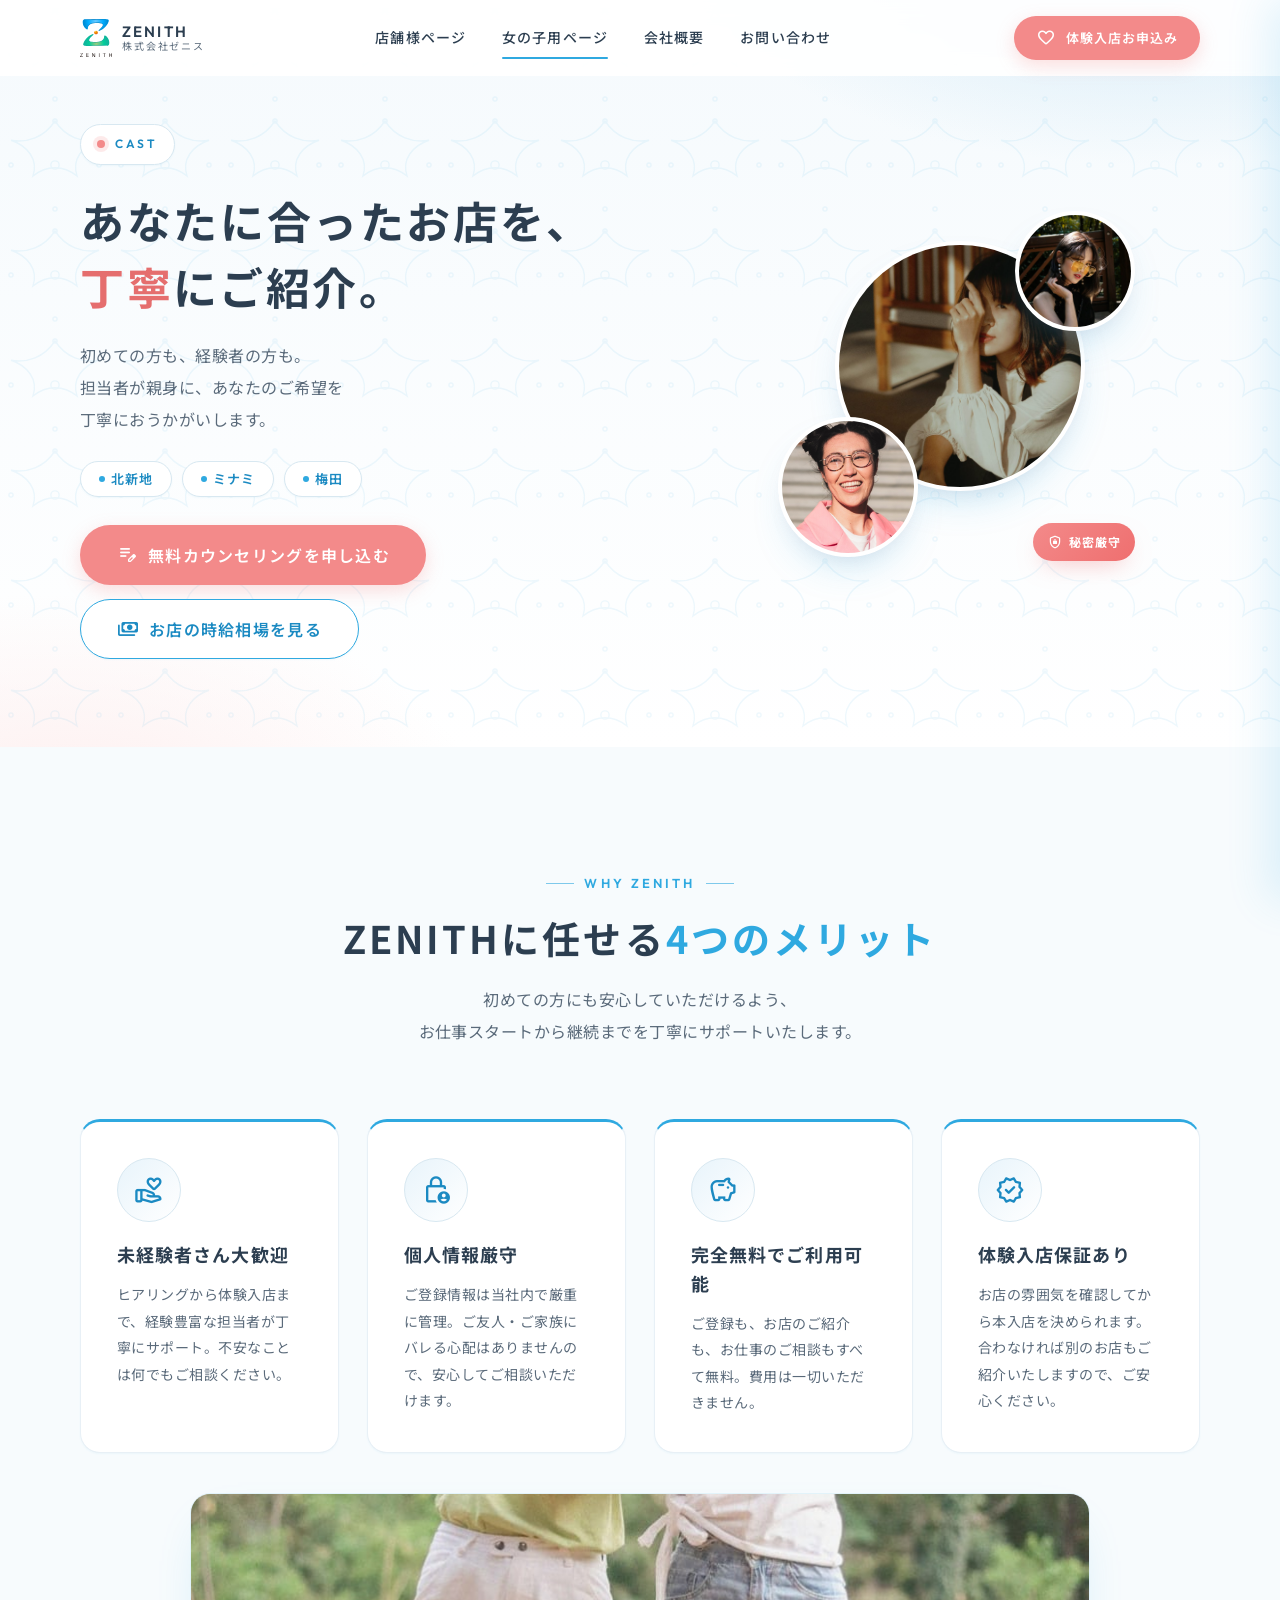
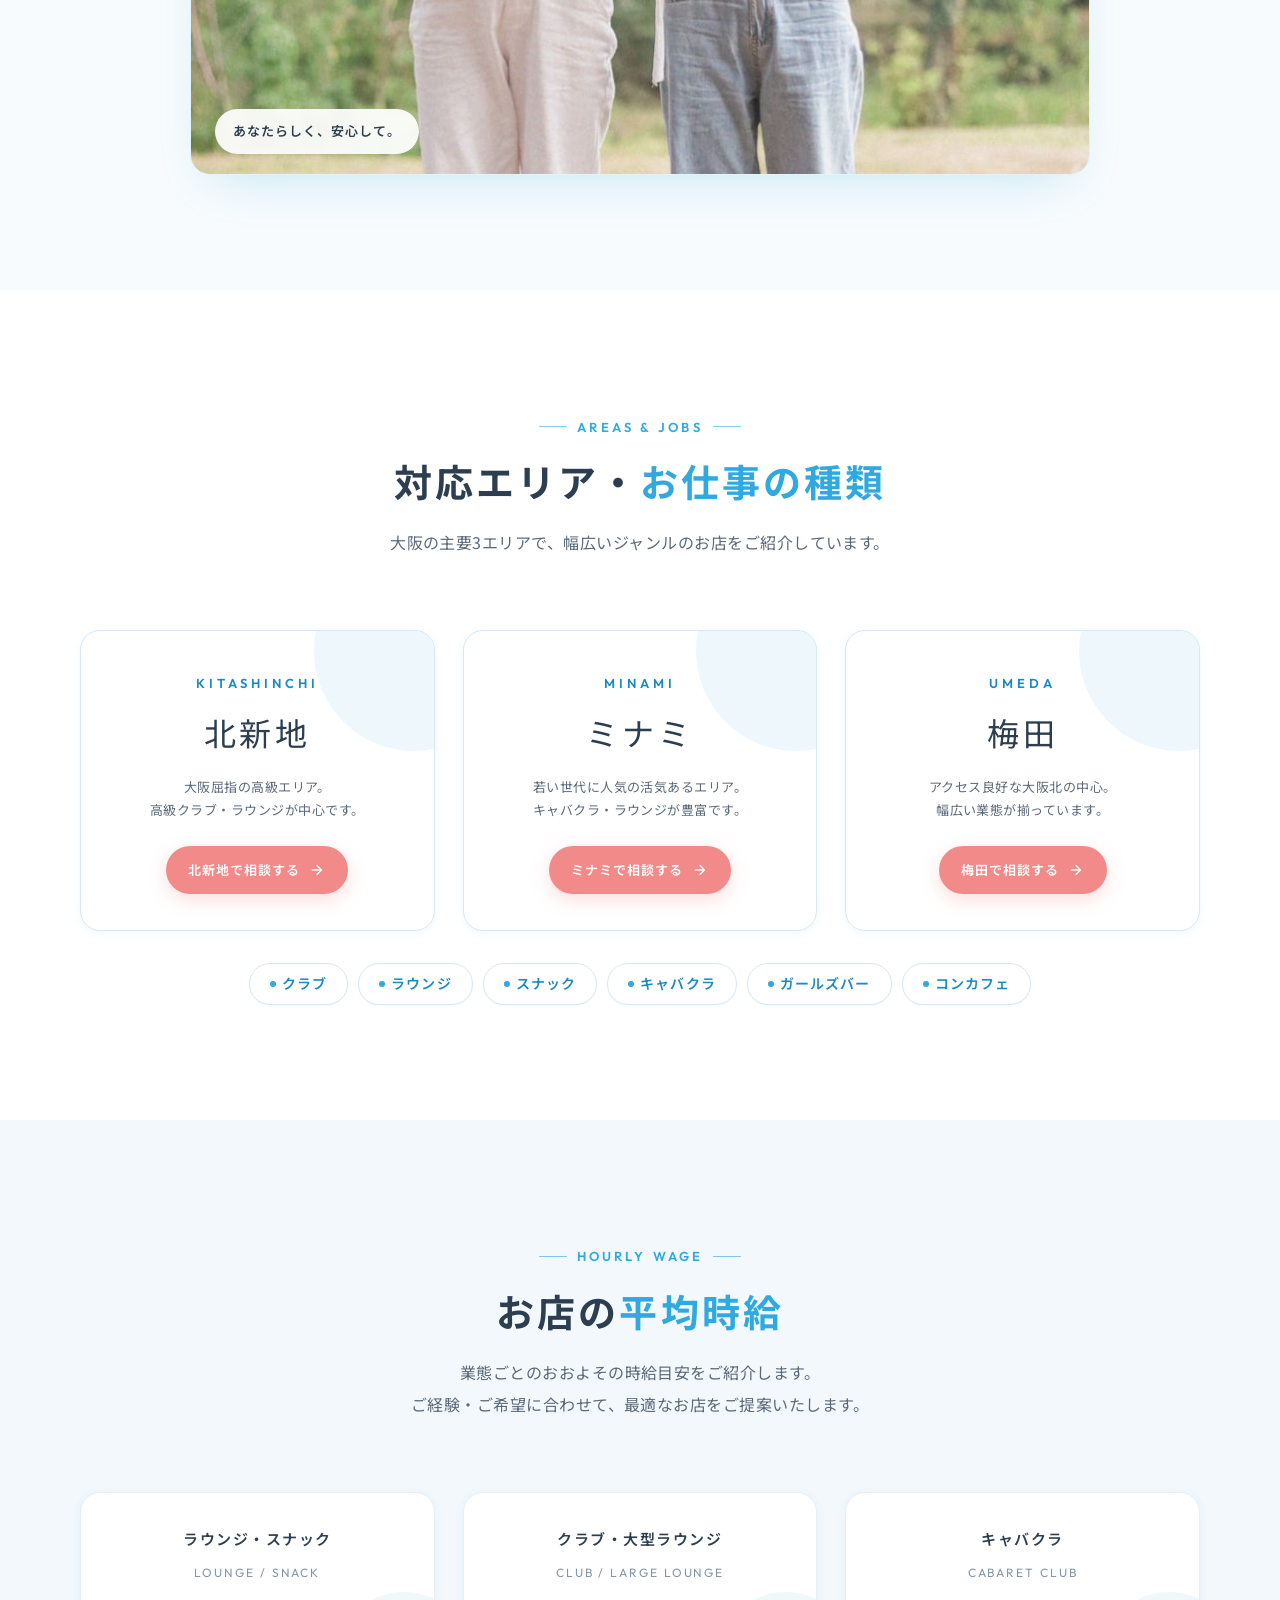
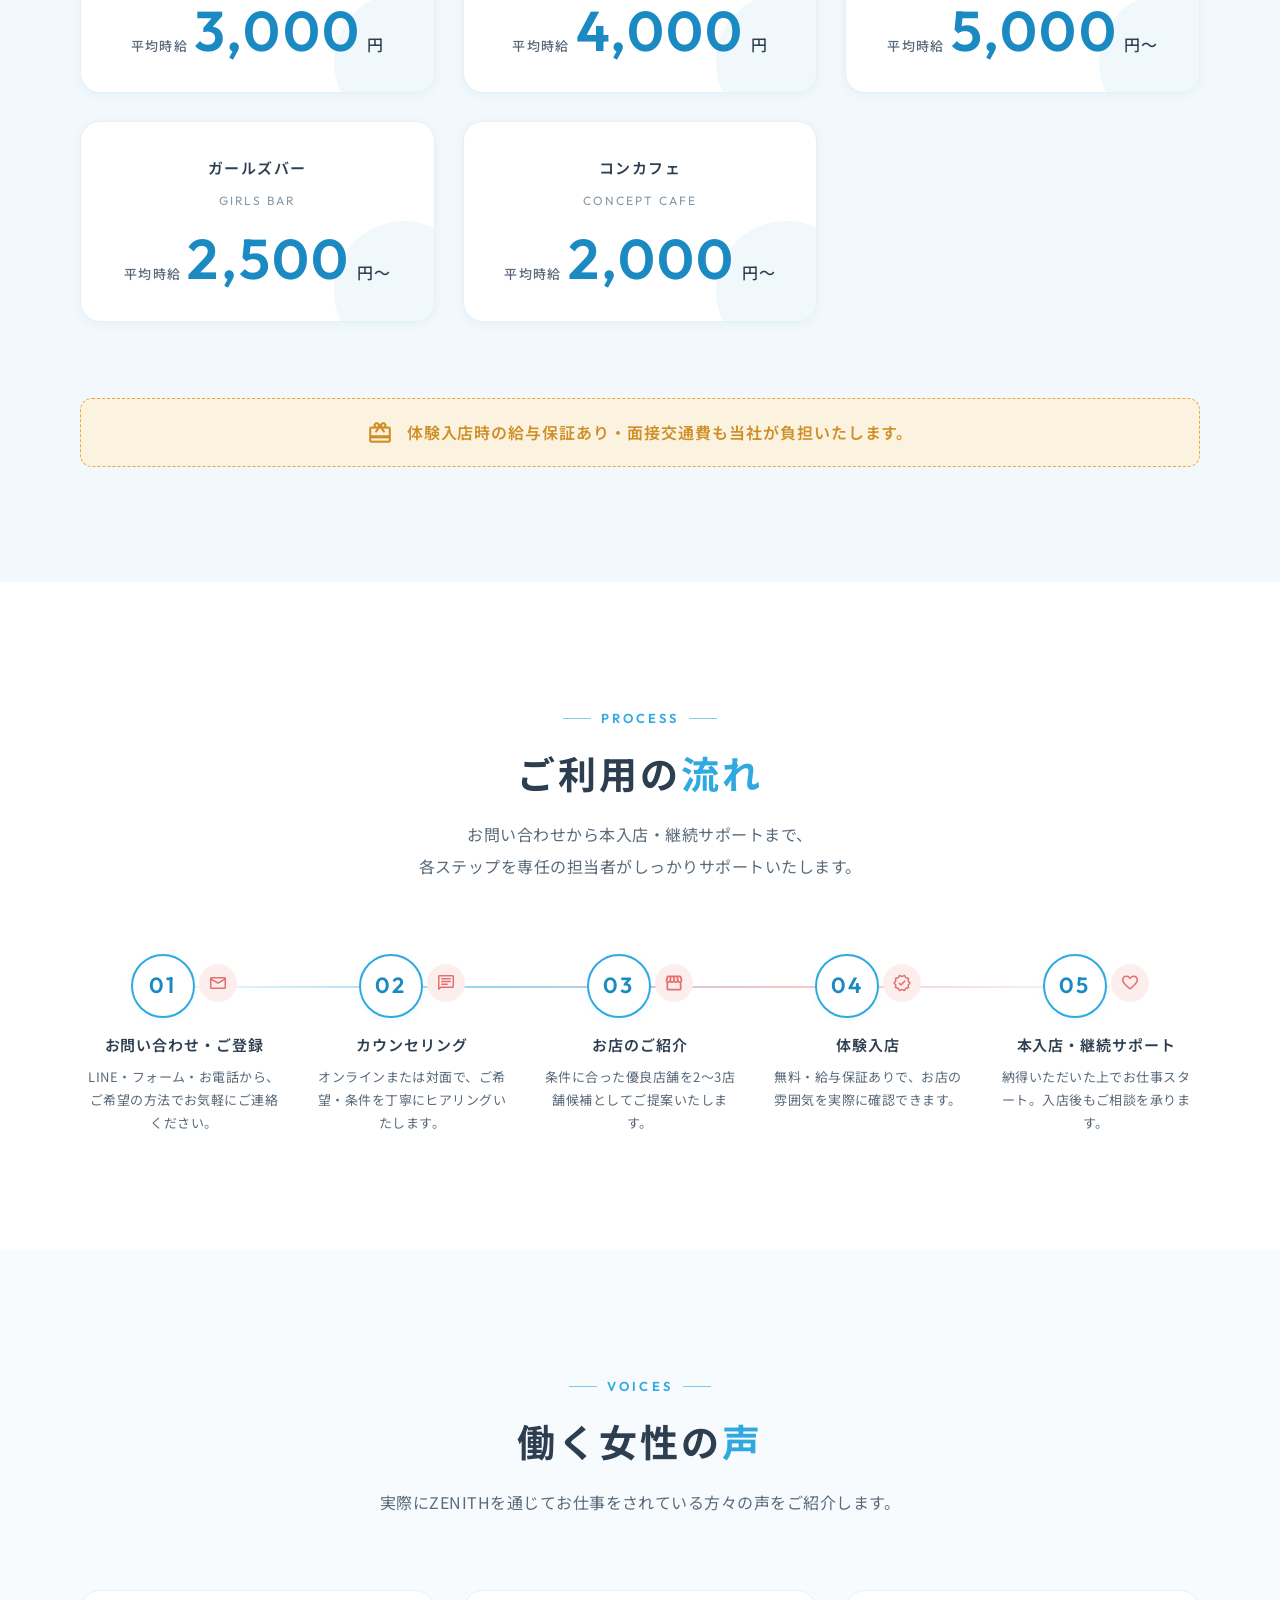
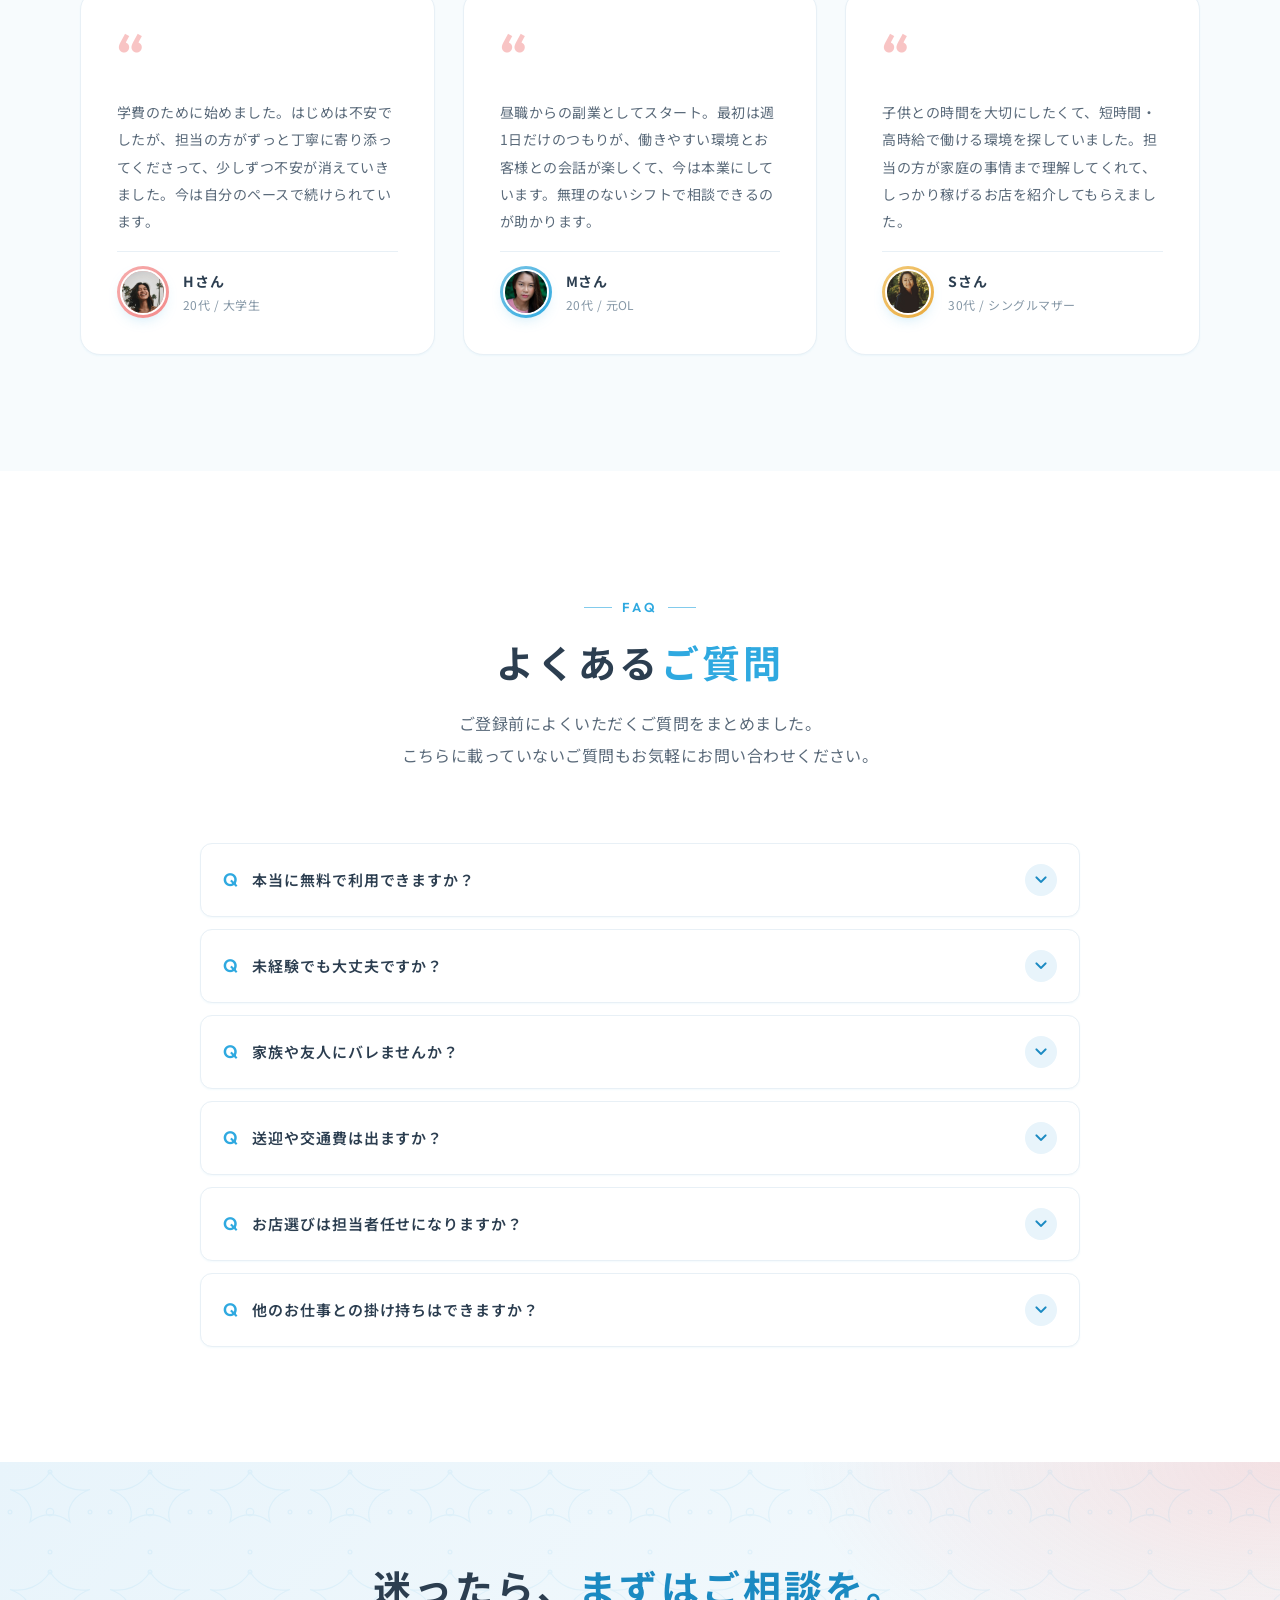
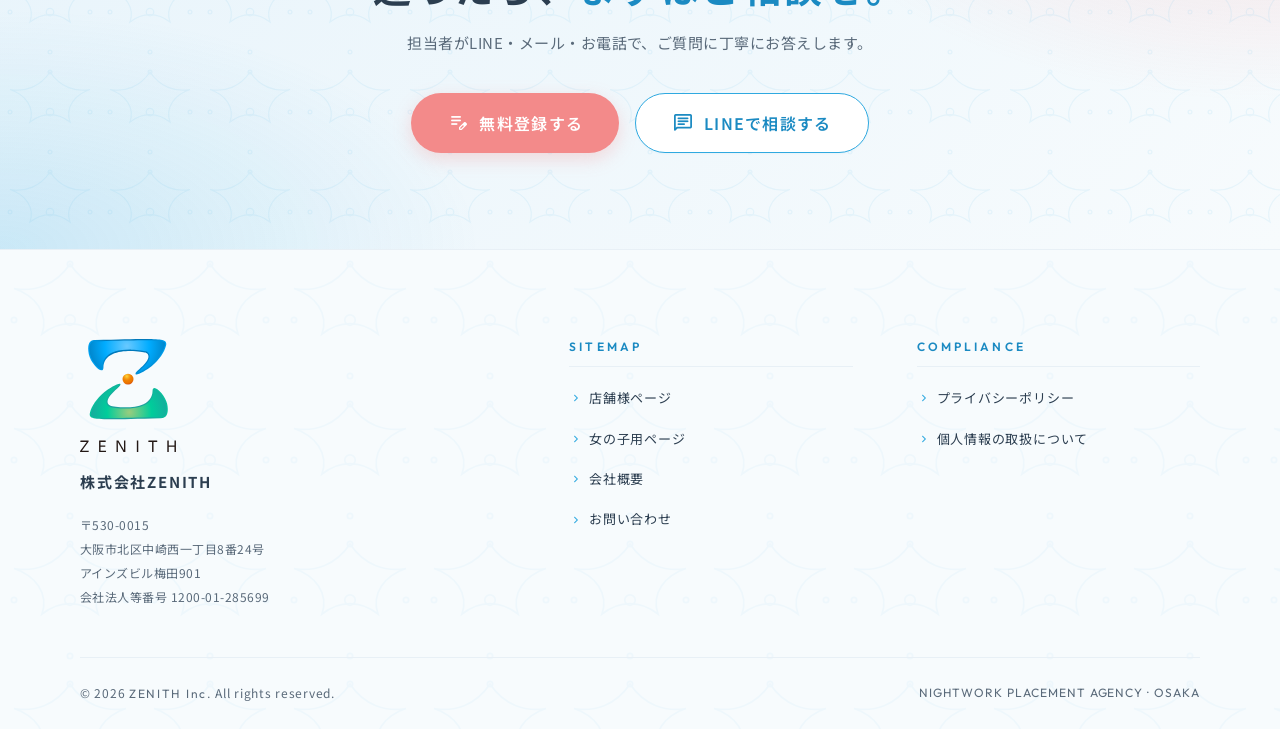
==== commit 783ddd6d: "Replace logo with SVG and update cabaret hourly wage to 5,000 - Switch logo references from logo.png" ====
--- a/cast.html
+++ b/cast.html
@@ -24,7 +24,7 @@
 <!-- Styles -->
 <link rel="stylesheet" href="css/style.css" />
 
-<link rel="icon" href="assets/images/logo.png" />
+<link rel="icon" href="assets/images/logo.svg" />
 
 <!-- Page-scoped styles -->
 <style>
@@ -298,7 +298,7 @@
 <header class="navbar" role="banner">
   <div class="container navbar__inner">
     <a href="index.html" class="navbar__brand" aria-label="株式会社ZENITH トップページ">
-      <img src="assets/images/logo.png" alt="株式会社ZENITH" class="navbar__logo-img" />
+      <img src="assets/images/logo.svg" alt="株式会社ZENITH" class="navbar__logo-img" />
       <span class="navbar__wordmark">
         <span class="navbar__wordmark-en">ZENITH</span>
         <span class="navbar__wordmark-jp">株式会社ゼニス</span>
@@ -560,7 +560,7 @@
         <div class="wage-card__sub">Cabaret Club</div>
         <div class="wage-card__value">
           <span class="wage-card__prefix">平均時給</span>
-          <span class="wage-card__num en">3,500</span>
+          <span class="wage-card__num en">5,000</span>
           <span class="wage-card__unit">円〜</span>
         </div>
       </article>
@@ -852,7 +852,7 @@
   <div class="container footer__inner">
     <div class="footer__grid">
       <div class="footer__brand">
-        <img src="assets/images/logo.png" alt="株式会社ZENITH" class="footer__logo" />
+        <img src="assets/images/logo.svg" alt="株式会社ZENITH" class="footer__logo" />
         <div class="footer__company">株式会社ZENITH</div>
         <div class="footer__meta">
           〒530-0015<br />
